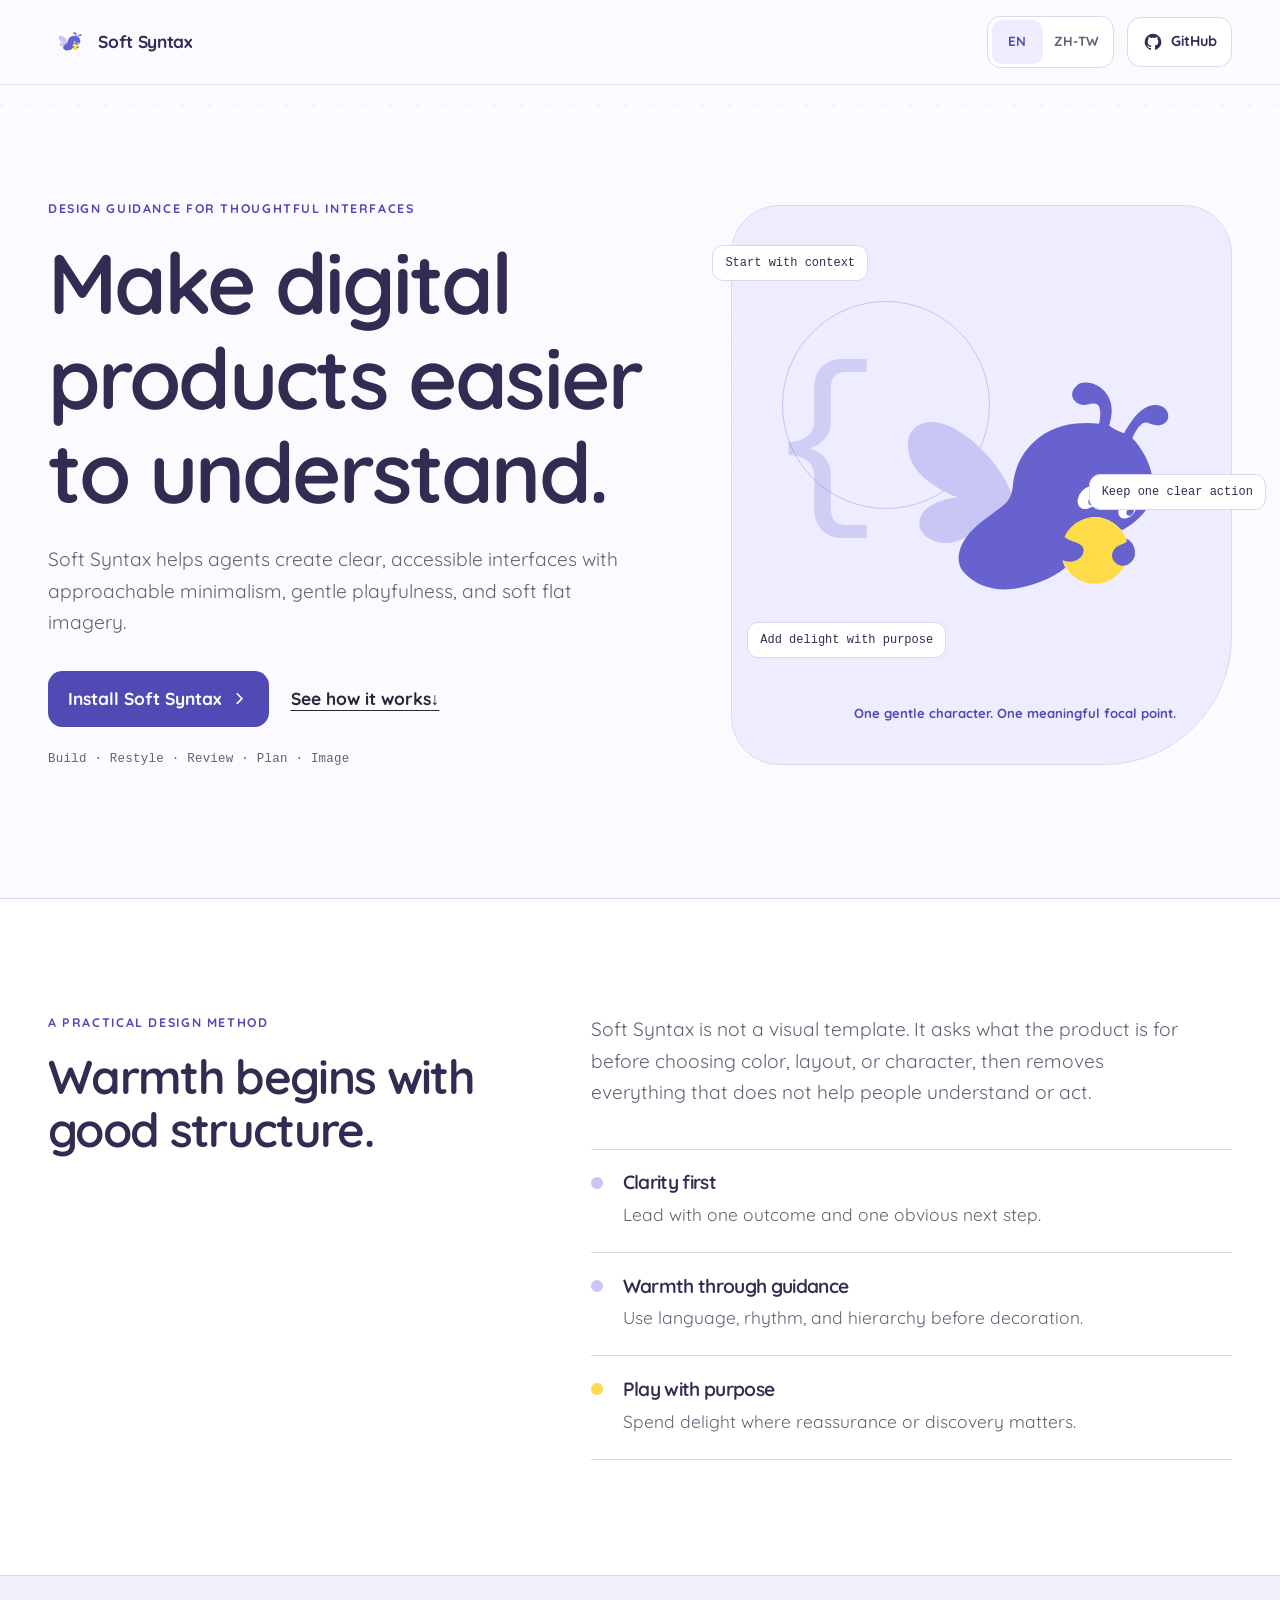
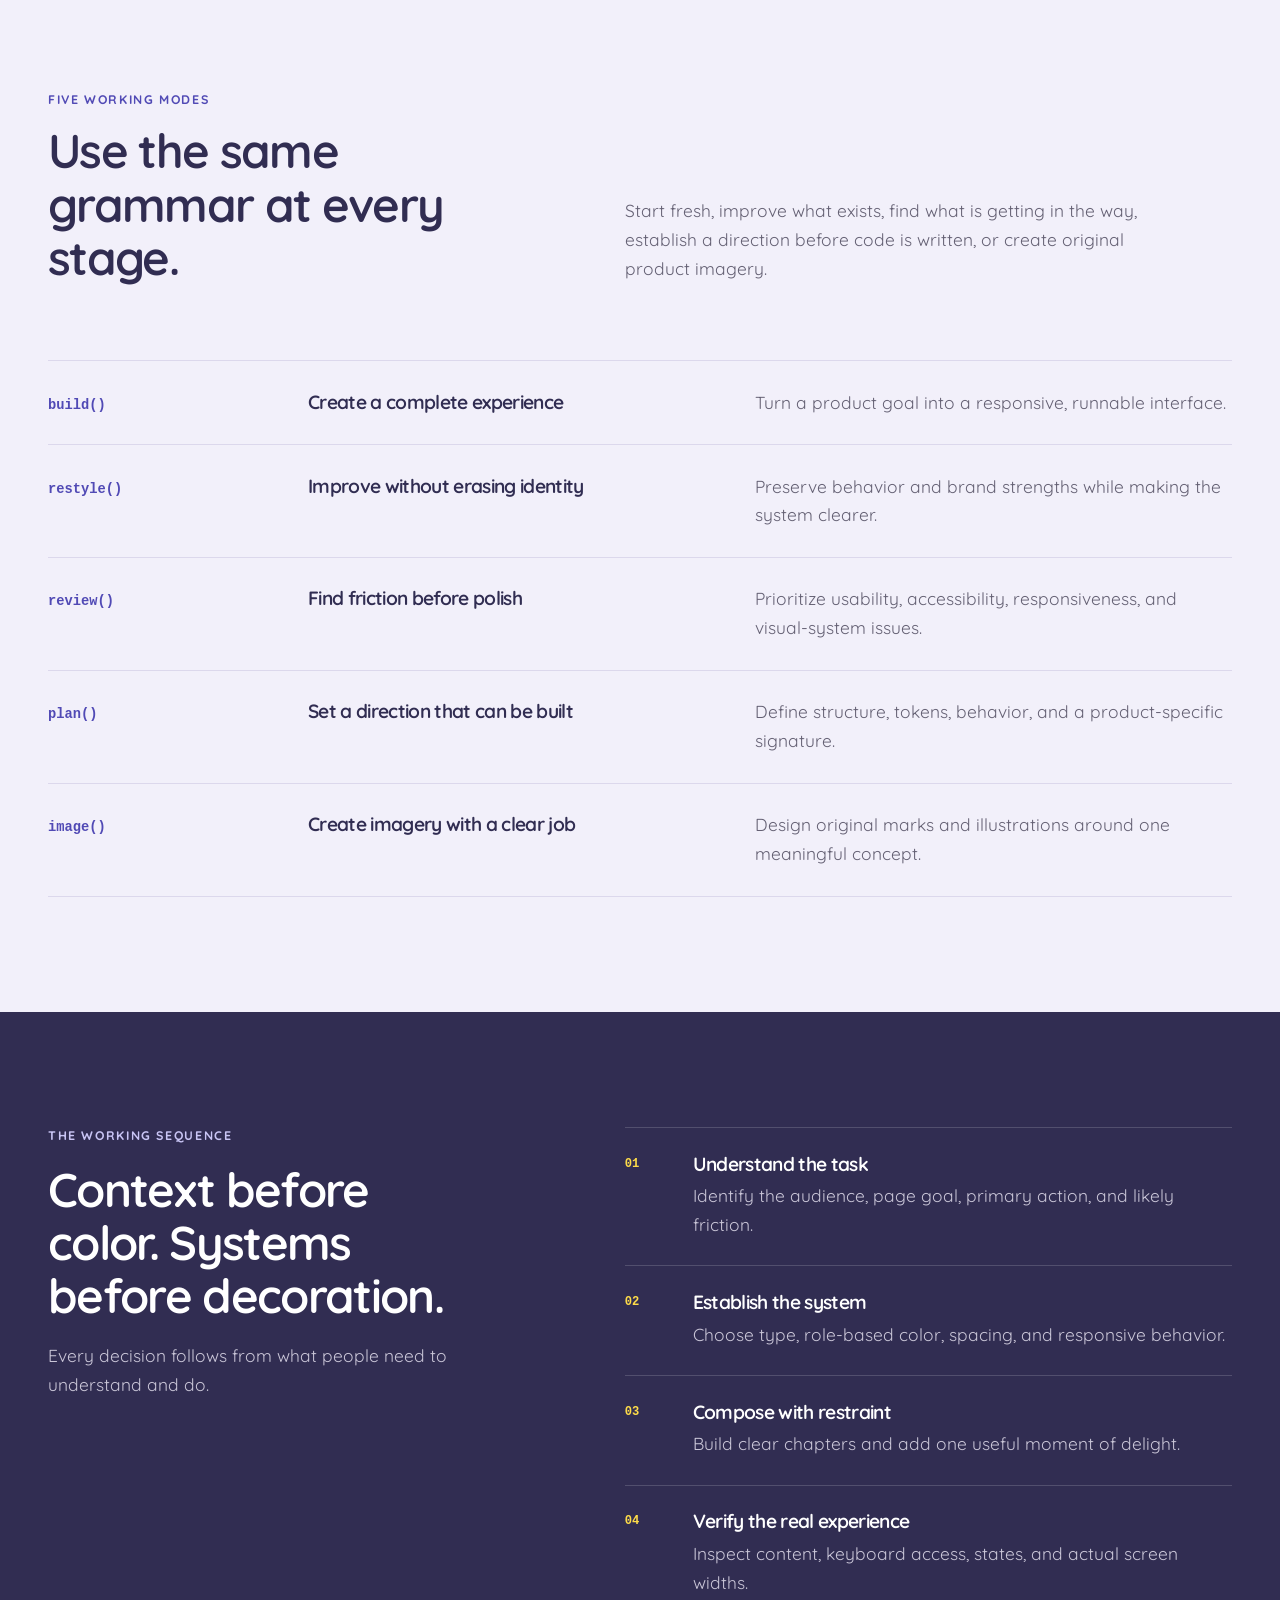
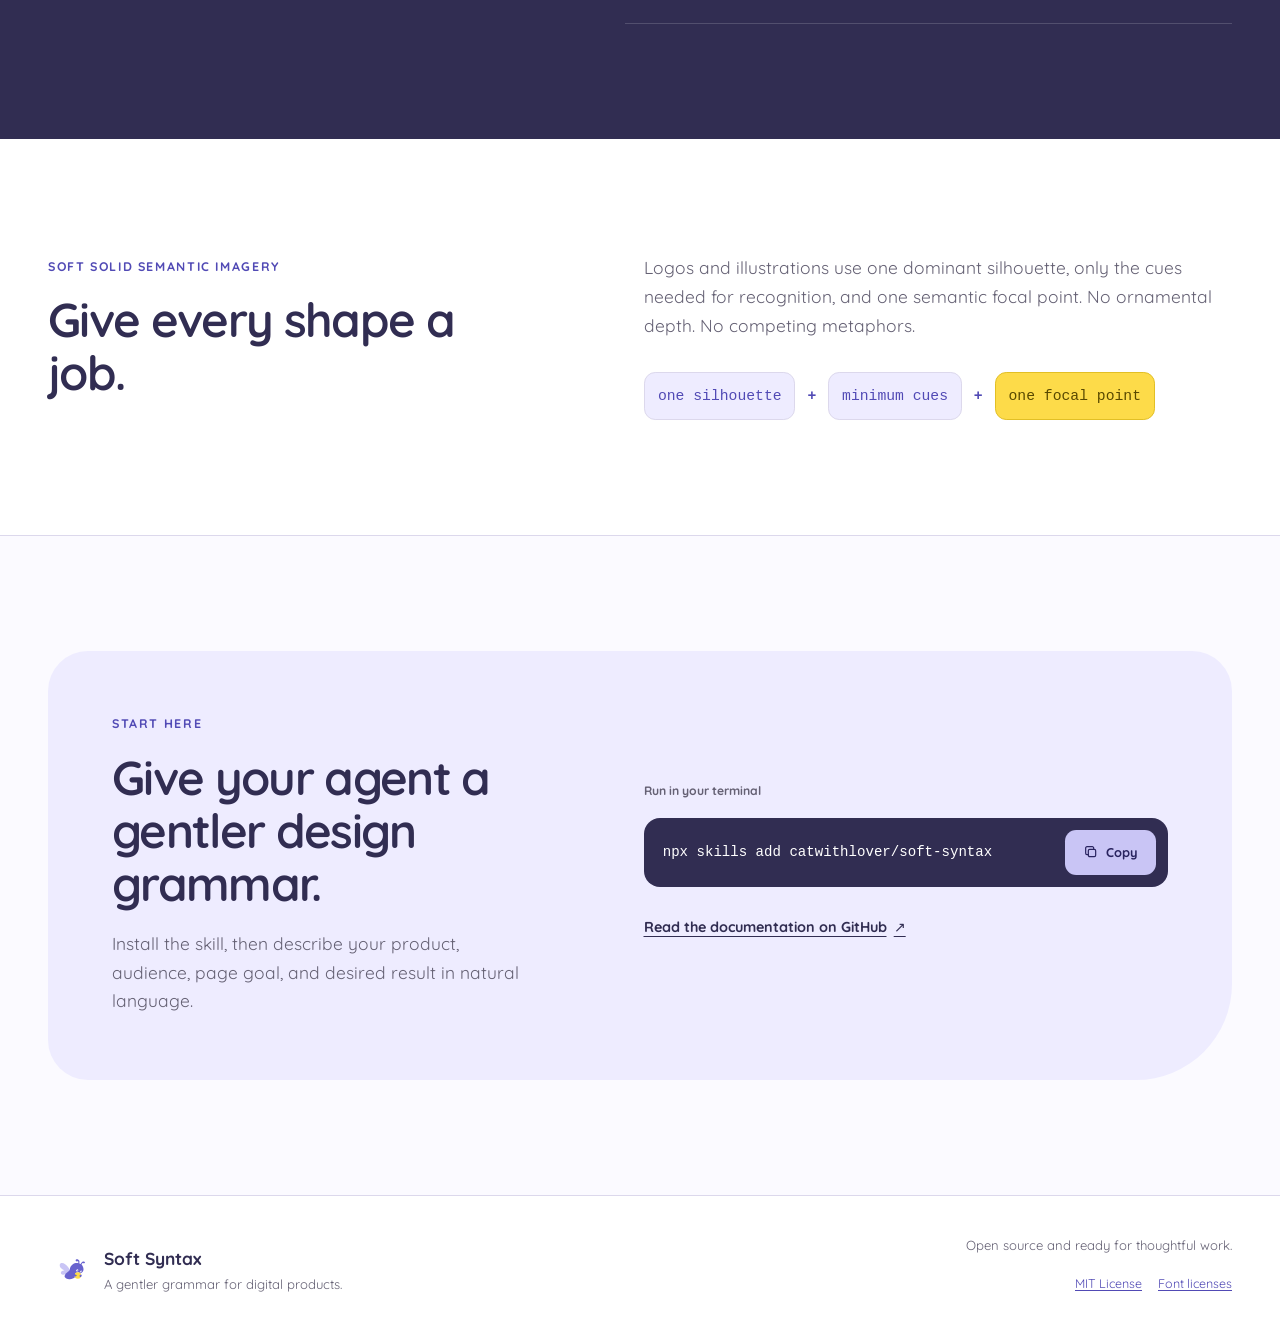
==== site/index.html @ 0b3eb848 "feat(soft-syntax): 發布設計 skill 與文件" ====
<!doctype html>
<html lang="en">
  <head>
    <meta charset="utf-8" />
    <meta name="viewport" content="width=device-width, initial-scale=1" />
    <meta
      name="description"
      content="Soft Syntax is a reusable design skill for clear, accessible interfaces with approachable minimalism and gentle playfulness."
    />
    <meta name="theme-color" content="#fbfaff" />
    <title>Soft Syntax — A gentler grammar for digital products</title>
    <link rel="icon" href="assets/logo.svg" type="image/svg+xml" />
    <link rel="stylesheet" href="styles.css" />
    <script src="script.js" defer></script>
  </head>
  <body>
    <a class="skip-link" href="#main-content" data-i18n="skipLink">Skip to content</a>

    <header class="site-header">
      <div class="header-inner">
        <a class="brand" href="#top" aria-label="Soft Syntax home" data-i18n-aria-label="homeAria">
          <img src="assets/logo.svg" alt="" width="40" height="40" />
          <span class="brand-name">Soft Syntax</span>
        </a>

        <div class="header-actions">
          <div
            class="language-switcher"
            role="group"
            aria-label="Choose language"
            data-i18n-aria-label="languageLabel"
          >
            <button class="language-option" type="button" data-language="en" aria-pressed="true">
              <span lang="en">EN</span>
            </button>
            <button class="language-option" type="button" data-language="zh-TW" aria-pressed="false">
              <span lang="zh-Hant" data-i18n="languageOptionZh">ZH-TW</span>
            </button>
          </div>

          <a
            class="github-link"
            href="https://github.com/catwithlover/soft-syntax"
            aria-label="View Soft Syntax on GitHub"
            data-i18n-aria-label="githubAria"
          >
            <svg viewBox="0 0 24 24" aria-hidden="true">
              <path
                d="M12 2a10 10 0 0 0-3.16 19.49c.5.09.68-.22.68-.48v-1.87c-2.78.6-3.37-1.18-3.37-1.18-.45-1.16-1.11-1.47-1.11-1.47-.91-.62.07-.61.07-.61 1 .07 1.53 1.03 1.53 1.03.9 1.53 2.35 1.09 2.92.83.09-.65.35-1.09.64-1.34-2.22-.25-4.55-1.11-4.55-4.94 0-1.09.39-1.98 1.03-2.68-.1-.25-.45-1.27.1-2.64 0 0 .84-.27 2.75 1.02A9.6 9.6 0 0 1 12 6.82a9.6 9.6 0 0 1 2.5.34c1.91-1.29 2.75-1.02 2.75-1.02.55 1.37.2 2.39.1 2.64.64.7 1.03 1.59 1.03 2.68 0 3.84-2.34 4.68-4.57 4.93.36.31.68.92.68 1.86v2.76c0 .27.18.58.69.48A10 10 0 0 0 12 2Z"
              />
            </svg>
            <span class="github-label" data-i18n="githubLink">GitHub</span>
          </a>
        </div>
      </div>
    </header>

    <main id="main-content">
      <section class="hero" id="top" aria-labelledby="hero-title">
        <div class="page-shell hero-layout">
          <div class="hero-copy">
            <p class="eyebrow" data-i18n="heroEyebrow">Design guidance for thoughtful interfaces</p>
            <h1 id="hero-title" data-i18n="heroTitle">Make digital products easier to understand.</h1>
            <p class="hero-intro" data-i18n="heroIntro">
              Soft Syntax helps agents create clear, accessible interfaces with approachable minimalism,
              gentle playfulness, and soft flat imagery.
            </p>
            <div class="hero-actions">
              <a class="button button-primary" href="#install">
                <span data-i18n="installAction">Install Soft Syntax</span>
                <svg viewBox="0 0 24 24" aria-hidden="true">
                  <path d="m9 18 6-6-6-6" />
                </svg>
              </a>
              <a class="text-link" href="#method">
                <span data-i18n="methodAction">See how it works</span>
                <span aria-hidden="true">↓</span>
              </a>
            </div>
            <p class="mode-summary" data-i18n="modeSummary">Build · Restyle · Review · Plan · Image</p>
          </div>

          <figure class="keeper-stage" aria-labelledby="keeper-caption">
            <span class="stage-note stage-note-context" data-i18n="stageContext">Start with context</span>
            <span class="stage-note stage-note-action" data-i18n="stageAction">Keep one clear action</span>
            <span class="stage-note stage-note-delight" data-i18n="stageDelight">Add delight with purpose</span>
            <span class="syntax-brace" aria-hidden="true">{</span>
            <img
              class="keeper-logo"
              src="assets/logo.svg"
              alt="The Soft Syntax Lightkeeper carrying a warm yellow light"
              data-i18n-alt="logoAlt"
              width="1254"
              height="1254"
            />
            <figcaption id="keeper-caption" data-i18n="keeperCaption">
              One gentle character. One meaningful focal point.
            </figcaption>
          </figure>
        </div>
      </section>

      <section class="belief-section" aria-labelledby="belief-title">
        <div class="page-shell belief-layout">
          <div class="section-heading">
            <p class="eyebrow" data-i18n="beliefEyebrow">A practical design method</p>
            <h2 id="belief-title" data-i18n="beliefTitle">Warmth begins with good structure.</h2>
          </div>

          <div class="belief-statement">
            <p data-i18n="beliefBody">
              Soft Syntax is not a visual template. It asks what the product is for before choosing color,
              layout, or character, then removes everything that does not help people understand or act.
            </p>
            <div class="principle-lines">
              <div class="principle-line">
                <span class="principle-mark" aria-hidden="true"></span>
                <div>
                  <h3 data-i18n="principleClarityTitle">Clarity first</h3>
                  <p data-i18n="principleClarityBody">Lead with one outcome and one obvious next step.</p>
                </div>
              </div>
              <div class="principle-line">
                <span class="principle-mark" aria-hidden="true"></span>
                <div>
                  <h3 data-i18n="principleWarmthTitle">Warmth through guidance</h3>
                  <p data-i18n="principleWarmthBody">Use language, rhythm, and hierarchy before decoration.</p>
                </div>
              </div>
              <div class="principle-line">
                <span class="principle-mark principle-mark-accent" aria-hidden="true"></span>
                <div>
                  <h3 data-i18n="principlePlayTitle">Play with purpose</h3>
                  <p data-i18n="principlePlayBody">Spend delight where reassurance or discovery matters.</p>
                </div>
              </div>
            </div>
          </div>
        </div>
      </section>

      <section class="modes-section" aria-labelledby="modes-title">
        <div class="page-shell">
          <div class="modes-intro">
            <p class="eyebrow" data-i18n="modesEyebrow">Five working modes</p>
            <h2 id="modes-title" data-i18n="modesTitle">Use the same grammar at every stage.</h2>
            <p data-i18n="modesIntro">
              Start fresh, improve what exists, find what is getting in the way, establish a direction before
              code is written, or create original product imagery.
            </p>
          </div>

          <div class="mode-list">
            <article class="mode-row">
              <p class="mode-keyword">build()</p>
              <h3 data-i18n="buildTitle">Create a complete experience</h3>
              <p data-i18n="buildBody">Turn a product goal into a responsive, runnable interface.</p>
            </article>
            <article class="mode-row">
              <p class="mode-keyword">restyle()</p>
              <h3 data-i18n="restyleTitle">Improve without erasing identity</h3>
              <p data-i18n="restyleBody">Preserve behavior and brand strengths while making the system clearer.</p>
            </article>
            <article class="mode-row">
              <p class="mode-keyword">review()</p>
              <h3 data-i18n="reviewTitle">Find friction before polish</h3>
              <p data-i18n="reviewBody">Prioritize usability, accessibility, responsiveness, and visual-system issues.</p>
            </article>
            <article class="mode-row">
              <p class="mode-keyword">plan()</p>
              <h3 data-i18n="planTitle">Set a direction that can be built</h3>
              <p data-i18n="planBody">Define structure, tokens, behavior, and a product-specific signature.</p>
            </article>
            <article class="mode-row">
              <p class="mode-keyword">image()</p>
              <h3 data-i18n="imageModeTitle">Create imagery with a clear job</h3>
              <p data-i18n="imageModeBody">Design original marks and illustrations around one meaningful concept.</p>
            </article>
          </div>
        </div>
      </section>

      <section class="method-section" id="method" aria-labelledby="method-title">
        <div class="page-shell method-layout">
          <div class="method-heading">
            <p class="eyebrow" data-i18n="methodEyebrow">The working sequence</p>
            <h2 id="method-title" data-i18n="methodTitle">Context before color. Systems before decoration.</h2>
            <p data-i18n="methodIntro">
              Every decision follows from what people need to understand and do.
            </p>
          </div>

          <ol class="method-steps">
            <li>
              <span class="step-number" aria-hidden="true">01</span>
              <div>
                <h3 data-i18n="stepOneTitle">Understand the task</h3>
                <p data-i18n="stepOneBody">Identify the audience, page goal, primary action, and likely friction.</p>
              </div>
            </li>
            <li>
              <span class="step-number" aria-hidden="true">02</span>
              <div>
                <h3 data-i18n="stepTwoTitle">Establish the system</h3>
                <p data-i18n="stepTwoBody">Choose type, role-based color, spacing, and responsive behavior.</p>
              </div>
            </li>
            <li>
              <span class="step-number" aria-hidden="true">03</span>
              <div>
                <h3 data-i18n="stepThreeTitle">Compose with restraint</h3>
                <p data-i18n="stepThreeBody">Build clear chapters and add one useful moment of delight.</p>
              </div>
            </li>
            <li>
              <span class="step-number" aria-hidden="true">04</span>
              <div>
                <h3 data-i18n="stepFourTitle">Verify the real experience</h3>
                <p data-i18n="stepFourBody">Inspect content, keyboard access, states, and actual screen widths.</p>
              </div>
            </li>
          </ol>
        </div>
      </section>

      <section class="imagery-section" aria-labelledby="imagery-title">
        <div class="page-shell imagery-layout">
          <div>
            <p class="eyebrow" data-i18n="imageryEyebrow">Soft Solid Semantic Imagery</p>
            <h2 id="imagery-title" data-i18n="imageryTitle">Give every shape a job.</h2>
          </div>
          <div class="imagery-copy">
            <p data-i18n="imageryBody">
              Logos and illustrations use one dominant silhouette, only the cues needed for recognition, and one
              semantic focal point. No ornamental depth. No competing metaphors.
            </p>
            <div class="imagery-formula" aria-label="One silhouette plus minimum cues plus one focal point">
              <span data-i18n="formulaSilhouette">one silhouette</span>
              <b aria-hidden="true">+</b>
              <span data-i18n="formulaCues">minimum cues</span>
              <b aria-hidden="true">+</b>
              <span class="formula-focus" data-i18n="formulaFocus">one focal point</span>
            </div>
          </div>
        </div>
      </section>

      <section class="install-section" id="install" aria-labelledby="install-title">
        <div class="page-shell install-panel">
          <div class="install-copy">
            <p class="eyebrow" data-i18n="installEyebrow">Start here</p>
            <h2 id="install-title" data-i18n="installTitle">Give your agent a gentler design grammar.</h2>
            <p data-i18n="installBody">
              Install the skill, then describe your product, audience, page goal, and desired result in natural
              language.
            </p>
          </div>

          <div class="install-command-wrap">
            <div class="command-label">
              <span data-i18n="commandLabel">Run in your terminal</span>
              <span class="command-status" role="status" aria-live="polite"></span>
            </div>
            <div class="command-box">
              <code id="install-command">npx skills add catwithlover/soft-syntax</code>
              <button class="copy-button" type="button" data-copy-target="install-command">
                <svg viewBox="0 0 24 24" aria-hidden="true">
                  <rect x="8" y="8" width="11" height="11" rx="2" />
                  <path d="M16 8V6a2 2 0 0 0-2-2H6a2 2 0 0 0-2 2v8a2 2 0 0 0 2 2h2" />
                </svg>
                <span data-i18n="copyButton">Copy</span>
              </button>
            </div>
            <a class="repository-link" href="https://github.com/catwithlover/soft-syntax">
              <span data-i18n="repositoryLink">Read the documentation on GitHub</span>
              <span aria-hidden="true">↗</span>
            </a>
          </div>
        </div>
      </section>
    </main>

    <footer class="site-footer">
      <div class="page-shell footer-layout">
        <div class="footer-brand">
          <img src="assets/logo.svg" alt="" width="44" height="44" />
          <div>
            <strong>Soft Syntax</strong>
            <p data-i18n="footerTagline">A gentler grammar for digital products.</p>
          </div>
        </div>
        <div class="footer-meta">
          <p class="footer-note" data-i18n="footerNote">Open source and ready for thoughtful work.</p>
          <p class="footer-links">
            <a href="LICENSE.txt" data-i18n="licenseLink">MIT License</a>
            <a href="licenses/fonts/THIRD_PARTY_NOTICES.md" data-i18n="fontLicenseLink">Font licenses</a>
          </p>
        </div>
      </div>
    </footer>
  </body>
</html>
---- site/styles.css ----
@font-face {
  font-family: "Quicksand";
  src: url("assets/fonts/Quicksand[wght].ttf") format("truetype");
  font-style: normal;
  font-weight: 300 700;
  font-display: swap;
}

@font-face {
  font-family: "Huninn";
  src: url("assets/fonts/jf-openhuninn-2.1.ttf") format("truetype");
  font-style: normal;
  font-weight: 400;
  font-display: swap;
}

:root {
  color-scheme: light;
  --font-sans: "Quicksand", sans-serif;
  --font-mono: ui-monospace, SFMono-Regular, Menlo, Monaco, Consolas, monospace;
  --canvas: #fbfaff;
  --canvas-subtle: #f2f0fa;
  --surface: #ffffff;
  --ink: #292637;
  --heading: #312d52;
  --muted: #656174;
  --border: #dcd8ec;
  --brand: #6862ce;
  --brand-dark: #514ab5;
  --brand-soft: #c9c5f5;
  --brand-wash: #eeecff;
  --accent: #fddb49;
  --accent-ink: #594900;
  --focus: #514ab5;
  --content-max: 74rem;
  --gutter: clamp(1.15rem, 4vw, 3rem);
}

html[lang="zh-TW"] {
  --font-sans: "Quicksand", "Huninn", sans-serif;
  --font-mono: ui-monospace, SFMono-Regular, Menlo, Monaco, Consolas, "Huninn", monospace;
}

*,
*::before,
*::after {
  box-sizing: border-box;
}

html {
  scroll-behavior: smooth;
}

body {
  margin: 0;
  background: var(--canvas);
  color: var(--ink);
  font-family: var(--font-sans);
  font-size: clamp(1rem, 0.96rem + 0.16vw, 1.1rem);
  font-synthesis: none;
  line-height: 1.65;
  text-rendering: optimizeLegibility;
}

body::before {
  position: fixed;
  z-index: -1;
  inset: 0;
  background-image: radial-gradient(circle at 1px 1px, rgb(104 98 206 / 9%) 1px, transparent 0);
  background-size: 26px 26px;
  content: "";
  mask-image: linear-gradient(to bottom, black, transparent 34rem);
}

a {
  color: inherit;
}

button,
a {
  -webkit-tap-highlight-color: transparent;
}

button {
  font: inherit;
}

img,
svg {
  display: block;
}

h1,
h2,
h3,
p,
figure {
  margin-top: 0;
}

h1,
h2,
h3 {
  color: var(--heading);
  font-weight: 650;
  letter-spacing: -0.035em;
  line-height: 1.12;
}

h1 {
  max-width: 12ch;
  margin-bottom: 1.5rem;
  font-size: clamp(2.9rem, 6.6vw, 6.2rem);
}

h2 {
  max-width: 15ch;
  margin-bottom: 1.25rem;
  font-size: clamp(2rem, 3.7vw, 3.75rem);
}

h3 {
  margin-bottom: 0.45rem;
  font-size: clamp(1.2rem, 1.5vw, 1.45rem);
}

p:last-child {
  margin-bottom: 0;
}

::selection {
  background: var(--accent);
  color: var(--accent-ink);
}

:focus-visible {
  outline: 3px solid var(--focus);
  outline-offset: 4px;
}

.page-shell {
  width: min(100% - 2 * var(--gutter), var(--content-max));
  margin-inline: auto;
}

.skip-link {
  position: fixed;
  z-index: 100;
  top: 0.75rem;
  left: 0.75rem;
  padding: 0.7rem 1rem;
  border-radius: 0.75rem;
  background: var(--heading);
  color: white;
  text-decoration: none;
  transform: translateY(-150%);
}

.skip-link:focus {
  transform: translateY(0);
}

.site-header {
  position: relative;
  z-index: 10;
  border-bottom: 1px solid rgb(220 216 236 / 75%);
  background: rgb(251 250 255 / 92%);
  backdrop-filter: blur(14px);
}

.header-inner {
  display: flex;
  width: min(100% - 2 * var(--gutter), var(--content-max));
  min-height: 5.25rem;
  align-items: center;
  justify-content: space-between;
  gap: 1.25rem;
  margin-inline: auto;
}

.brand,
.header-actions,
.github-link,
.hero-actions,
.footer-brand {
  display: flex;
  align-items: center;
}

.brand {
  min-width: 2.75rem;
  min-height: 2.75rem;
  gap: 0.65rem;
  color: var(--heading);
  font-weight: 700;
  letter-spacing: -0.02em;
  text-decoration: none;
}

.brand img {
  width: 2.5rem;
  height: 2.5rem;
}

.header-actions {
  gap: 0.8rem;
}

.language-switcher {
  display: flex;
  padding: 0.2rem;
  border: 1px solid var(--border);
  border-radius: 0.85rem;
  background: var(--surface);
}

.language-option {
  min-width: 3.2rem;
  min-height: 2.75rem;
  padding: 0.35rem 0.7rem;
  border: 0;
  border-radius: 0.62rem;
  background: transparent;
  color: var(--muted);
  cursor: pointer;
  font-size: 0.83rem;
  font-weight: 700;
}

.language-option[aria-pressed="true"] {
  background: var(--brand-wash);
  color: var(--brand-dark);
}

.github-link {
  min-height: 3.1rem;
  gap: 0.5rem;
  padding: 0.55rem 0.9rem;
  border: 1px solid var(--border);
  border-radius: 0.85rem;
  background: var(--surface);
  color: var(--heading);
  font-size: 0.9rem;
  font-weight: 700;
  text-decoration: none;
  transition: border-color 160ms ease;
}

.github-link:hover {
  border-color: var(--brand);
}

.github-link svg {
  width: 1.25rem;
  fill: currentColor;
}

.hero {
  overflow: hidden;
  padding-block: clamp(4.75rem, 9vw, 8.5rem) clamp(5.5rem, 10vw, 10rem);
}

.hero-layout {
  display: grid;
  grid-template-columns: minmax(0, 1.02fr) minmax(24rem, 0.86fr);
  align-items: center;
  gap: clamp(3rem, 7vw, 7.5rem);
}

.hero-copy {
  position: relative;
  z-index: 1;
}

.eyebrow {
  margin-bottom: 1.15rem;
  color: var(--brand-dark);
  font-size: 0.78rem;
  font-weight: 700;
  letter-spacing: 0.13em;
  line-height: 1.4;
  text-transform: uppercase;
}

[lang="zh-TW"] .eyebrow {
  letter-spacing: 0.08em;
}

.hero-intro {
  max-width: 39rem;
  margin-bottom: 2rem;
  color: var(--muted);
  font-size: clamp(1.08rem, 1.5vw, 1.25rem);
}

.hero-actions {
  flex-wrap: wrap;
  gap: 1rem 1.35rem;
}

.button {
  display: inline-flex;
  min-height: 3.5rem;
  align-items: center;
  justify-content: center;
  gap: 0.55rem;
  padding: 0.75rem 1.25rem;
  border-radius: 0.9rem;
  font-weight: 700;
  text-decoration: none;
  transition: background-color 160ms ease;
}

.button svg {
  width: 1.2rem;
  fill: none;
  stroke: currentColor;
  stroke-linecap: round;
  stroke-linejoin: round;
  stroke-width: 2;
}

.button-primary {
  background: var(--brand-dark);
  color: white;
}

.button-primary:hover {
  background: #403a9b;
}

.text-link,
.repository-link {
  display: inline-flex;
  min-height: 2.75rem;
  align-items: center;
  font-weight: 700;
  text-decoration-thickness: 1px;
  text-underline-offset: 0.3em;
}

.text-link:hover,
.repository-link:hover {
  color: var(--brand-dark);
}

.mode-summary {
  margin-top: 1.4rem;
  margin-bottom: 0;
  color: var(--muted);
  font-family: var(--font-mono);
  font-size: 0.78rem;
  letter-spacing: 0.02em;
}

.keeper-stage {
  position: relative;
  min-height: 35rem;
  margin: 0;
  border: 1px solid var(--border);
  border-radius: 3rem 3rem 8rem 3rem;
  background: var(--brand-wash);
  isolation: isolate;
}

.keeper-stage::before {
  position: absolute;
  z-index: -1;
  width: 13rem;
  height: 13rem;
  border: 1px solid rgb(104 98 206 / 30%);
  border-radius: 50%;
  content: "";
  inset: 17% auto auto 10%;
}

.keeper-logo {
  position: absolute;
  z-index: 2;
  width: min(91%, 31rem);
  height: auto;
  inset: 11% -2% auto auto;
  animation: keeper-breathe 5.5s ease-in-out infinite;
}

.syntax-brace {
  position: absolute;
  z-index: 1;
  top: 26%;
  left: 7%;
  color: rgb(104 98 206 / 22%);
  font-family: var(--font-mono);
  font-size: 12rem;
  font-weight: 400;
  line-height: 1;
}

.stage-note {
  position: absolute;
  z-index: 3;
  padding: 0.55rem 0.75rem;
  border: 1px solid var(--border);
  border-radius: 0.7rem;
  background: var(--surface);
  color: var(--heading);
  font-family: var(--font-mono);
  font-size: 0.75rem;
  line-height: 1.35;
}

.stage-note-context {
  top: 7%;
  left: -4%;
}

.stage-note-action {
  top: 48%;
  right: -7%;
}

.stage-note-delight {
  bottom: 19%;
  left: 3%;
}

.keeper-stage figcaption {
  position: absolute;
  right: 11%;
  bottom: 7%;
  left: 11%;
  color: var(--brand-dark);
  font-size: 0.82rem;
  font-weight: 700;
  text-align: right;
}

@keyframes keeper-breathe {
  0%,
  100% {
    transform: translateY(0) rotate(-1deg);
  }
  50% {
    transform: translateY(-0.55rem) rotate(0deg);
  }
}

.belief-section,
.modes-section,
.method-section,
.imagery-section,
.install-section {
  padding-block: clamp(5rem, 9vw, 9rem);
}

.belief-section {
  border-block: 1px solid var(--border);
  background: var(--surface);
}

.belief-layout {
  display: grid;
  grid-template-columns: minmax(16rem, 0.8fr) minmax(22rem, 1.2fr);
  gap: clamp(3rem, 9vw, 9rem);
}

.belief-statement > p {
  max-width: 38rem;
  margin-bottom: 2.5rem;
  color: var(--muted);
  font-size: clamp(1.08rem, 1.5vw, 1.25rem);
}

.principle-lines {
  border-top: 1px solid var(--border);
}

.principle-line {
  display: grid;
  grid-template-columns: 1rem 1fr;
  gap: 1rem;
  padding-block: 1.4rem;
  border-bottom: 1px solid var(--border);
}

.principle-line p {
  margin: 0;
  color: var(--muted);
}

.principle-mark {
  width: 0.75rem;
  height: 0.75rem;
  margin-top: 0.28rem;
  border-radius: 50%;
  background: var(--brand-soft);
}

.principle-mark-accent {
  background: var(--accent);
}

.modes-section {
  background: var(--canvas-subtle);
}

.modes-intro {
  display: grid;
  grid-template-columns: minmax(16rem, 0.85fr) minmax(20rem, 1.15fr);
  gap: 1rem clamp(3rem, 10vw, 10rem);
  margin-bottom: clamp(3.5rem, 6vw, 6rem);
}

.modes-intro .eyebrow {
  grid-column: 1 / -1;
  margin-bottom: 0;
}

.modes-intro h2,
.modes-intro > p:last-child {
  margin-bottom: 0;
}

.modes-intro > p:last-child {
  max-width: 33rem;
  align-self: end;
  color: var(--muted);
}

.mode-list {
  border-top: 1px solid var(--border);
}

.mode-row {
  display: grid;
  grid-template-columns: minmax(8rem, 0.55fr) minmax(16rem, 1fr) minmax(18rem, 1.15fr);
  gap: 2rem;
  align-items: baseline;
  padding-block: 1.7rem;
  border-bottom: 1px solid var(--border);
}

.mode-row > * {
  margin: 0;
}

.mode-row > p:last-child {
  color: var(--muted);
}

.mode-keyword {
  color: var(--brand-dark);
  font-family: var(--font-mono);
  font-size: 0.86rem;
  font-weight: 700;
}

.method-section {
  background: var(--heading);
  color: #efedf7;
}

.method-section h2,
.method-section h3 {
  color: white;
}

.method-section .eyebrow {
  color: var(--brand-soft);
}

.method-layout {
  display: grid;
  grid-template-columns: minmax(18rem, 0.85fr) minmax(25rem, 1.15fr);
  gap: clamp(4rem, 10vw, 10rem);
}

.method-heading {
  position: sticky;
  top: 2rem;
  align-self: start;
}

.method-heading > p:last-child {
  max-width: 31rem;
  color: #c9c5d7;
}

.method-steps {
  margin: 0;
  padding: 0;
  list-style: none;
}

.method-steps li {
  display: grid;
  grid-template-columns: 3rem 1fr;
  gap: 1.25rem;
  padding-block: 1.6rem;
  border-top: 1px solid rgb(255 255 255 / 16%);
}

.method-steps li:last-child {
  border-bottom: 1px solid rgb(255 255 255 / 16%);
}

.method-steps p {
  margin-bottom: 0;
  color: #c9c5d7;
}

.step-number {
  color: var(--accent);
  font-family: var(--font-mono);
  font-size: 0.76rem;
  font-weight: 700;
}

.imagery-section {
  background: var(--surface);
}

.imagery-layout {
  display: grid;
  grid-template-columns: minmax(18rem, 0.9fr) minmax(24rem, 1.1fr);
  gap: clamp(3rem, 9vw, 9rem);
  align-items: end;
}

.imagery-copy > p {
  max-width: 39rem;
  margin-bottom: 2rem;
  color: var(--muted);
}

.imagery-formula {
  display: flex;
  flex-wrap: wrap;
  gap: 0.75rem;
  align-items: center;
  color: var(--brand-dark);
  font-family: var(--font-mono);
  font-size: clamp(0.76rem, 1.3vw, 0.92rem);
}

.imagery-formula span {
  padding: 0.65rem 0.8rem;
  border: 1px solid var(--border);
  border-radius: 0.7rem;
  background: var(--brand-wash);
}

.imagery-formula .formula-focus {
  border-color: #e2bf25;
  background: var(--accent);
  color: var(--accent-ink);
}

.install-section {
  border-top: 1px solid var(--border);
}

.install-panel {
  display: grid;
  grid-template-columns: minmax(19rem, 0.9fr) minmax(24rem, 1.1fr);
  gap: clamp(3rem, 8vw, 7.5rem);
  padding: clamp(2rem, 5vw, 4.5rem);
  border-radius: 2.5rem 2.5rem 6rem 2.5rem;
  background: var(--brand-wash);
}

.install-copy > p:last-child {
  max-width: 34rem;
  color: var(--muted);
}

.install-command-wrap {
  align-self: center;
}

.command-label {
  display: flex;
  min-height: 1.6rem;
  justify-content: space-between;
  gap: 1rem;
  margin-bottom: 0.7rem;
  color: var(--muted);
  font-size: 0.76rem;
  font-weight: 700;
}

.command-status {
  color: var(--brand-dark);
}

.command-box {
  display: flex;
  min-width: 0;
  align-items: center;
  justify-content: space-between;
  gap: 1rem;
  padding: 0.75rem 0.75rem 0.75rem 1.2rem;
  border-radius: 1rem;
  background: var(--heading);
  color: white;
}

.command-box code {
  min-width: 0;
  overflow-x: auto;
  font-family: var(--font-mono);
  font-size: clamp(0.72rem, 1.2vw, 0.88rem);
  white-space: nowrap;
}

.copy-button {
  display: inline-flex;
  min-width: 5.7rem;
  min-height: 2.8rem;
  flex: 0 0 auto;
  align-items: center;
  justify-content: center;
  gap: 0.4rem;
  padding: 0.45rem 0.7rem;
  border: 0;
  border-radius: 0.7rem;
  background: var(--brand-soft);
  color: #29245f;
  cursor: pointer;
  font-size: 0.8rem;
  font-weight: 700;
  transition: background-color 160ms ease;
}

.copy-button:hover {
  background: white;
}

.copy-button svg {
  width: 1rem;
  fill: none;
  stroke: currentColor;
  stroke-linecap: round;
  stroke-linejoin: round;
  stroke-width: 1.8;
}

.repository-link {
  display: inline-flex;
  gap: 0.45rem;
  margin-top: 1.2rem;
  color: var(--heading);
  font-size: 0.9rem;
}

.site-footer {
  padding-block: 2.4rem;
  border-top: 1px solid var(--border);
  background: var(--surface);
}

.footer-layout {
  display: flex;
  align-items: center;
  justify-content: space-between;
  gap: 2rem;
}

.footer-brand {
  gap: 0.75rem;
}

.footer-brand img {
  width: 2.75rem;
  height: 2.75rem;
}

.footer-brand strong {
  color: var(--heading);
}

.footer-brand p,
.footer-note {
  margin: 0;
  color: var(--muted);
  font-size: 0.82rem;
}

.footer-meta {
  text-align: right;
}

.footer-links {
  display: flex;
  justify-content: flex-end;
  gap: 1rem;
  margin: 0.35rem 0 0;
  font-size: 0.78rem;
}

.footer-links a {
  display: inline-flex;
  min-height: 2.75rem;
  align-items: center;
  color: var(--brand-dark);
  text-underline-offset: 0.2em;
}

@media (max-width: 960px) {
  .hero-layout {
    grid-template-columns: 1fr;
    gap: 4rem;
  }

  .hero-copy {
    max-width: 47rem;
  }

  .keeper-stage {
    width: min(100%, 38rem);
    justify-self: center;
  }

  .belief-layout,
  .method-layout,
  .imagery-layout,
  .install-panel {
    grid-template-columns: 1fr;
  }

  .belief-layout,
  .imagery-layout,
  .install-panel {
    gap: 2.5rem;
  }

  .method-heading {
    position: static;
  }
}

@media (max-width: 840px) {
  h1 {
    font-size: clamp(2.75rem, 14vw, 4.5rem);
  }

  .modes-intro {
    grid-template-columns: 1fr;
    gap: 1.5rem;
  }

  .modes-intro .eyebrow {
    grid-column: auto;
  }

  .mode-row {
    grid-template-columns: 7rem 1fr;
    gap: 0.6rem 1.1rem;
  }

  .mode-row > p:last-child {
    grid-column: 2;
  }
}

@media (max-width: 540px) {
  .header-inner {
    min-height: 4.75rem;
  }

  .brand-name,
  .github-label {
    position: absolute;
    width: 1px;
    height: 1px;
    overflow: hidden;
    clip: rect(0 0 0 0);
    white-space: nowrap;
  }

  .github-link {
    width: 3rem;
    padding-inline: 0;
    justify-content: center;
  }

  .language-option {
    min-width: 2.8rem;
    padding-inline: 0.5rem;
  }

  .hero {
    padding-top: 4rem;
  }

  .keeper-stage {
    min-height: 27rem;
    border-radius: 2rem 2rem 5rem 2rem;
  }

  .keeper-logo {
    width: 100%;
    top: 13%;
    right: -5%;
  }

  .stage-note-context {
    left: -2%;
  }

  .stage-note-action {
    top: 50%;
    right: -2%;
  }

  .stage-note-delight {
    bottom: 17%;
  }

  .keeper-stage figcaption {
    right: 9%;
    left: 9%;
  }

  .belief-section,
  .modes-section,
  .method-section,
  .imagery-section,
  .install-section {
    padding-block: 4.5rem;
  }

  .mode-row {
    grid-template-columns: 1fr;
    padding-block: 1.4rem;
  }

  .mode-row > p:last-child {
    grid-column: auto;
  }

  .install-panel {
    width: calc(100% - 1.5rem);
    padding: 2rem 1rem;
    border-radius: 2rem 2rem 4rem 2rem;
  }

  .command-box {
    display: block;
    padding: 1rem;
  }

  .command-box code {
    display: block;
    padding-bottom: 0.85rem;
  }

  .copy-button {
    width: 100%;
  }

  .footer-layout {
    align-items: flex-start;
    flex-direction: column;
  }

  .footer-meta {
    text-align: left;
  }

  .footer-links {
    justify-content: flex-start;
  }
}

@media (prefers-reduced-motion: reduce) {
  *,
  *::before,
  *::after {
    scroll-behavior: auto !important;
    animation-duration: 0.01ms !important;
    animation-iteration-count: 1 !important;
    transition-duration: 0.01ms !important;
  }
}
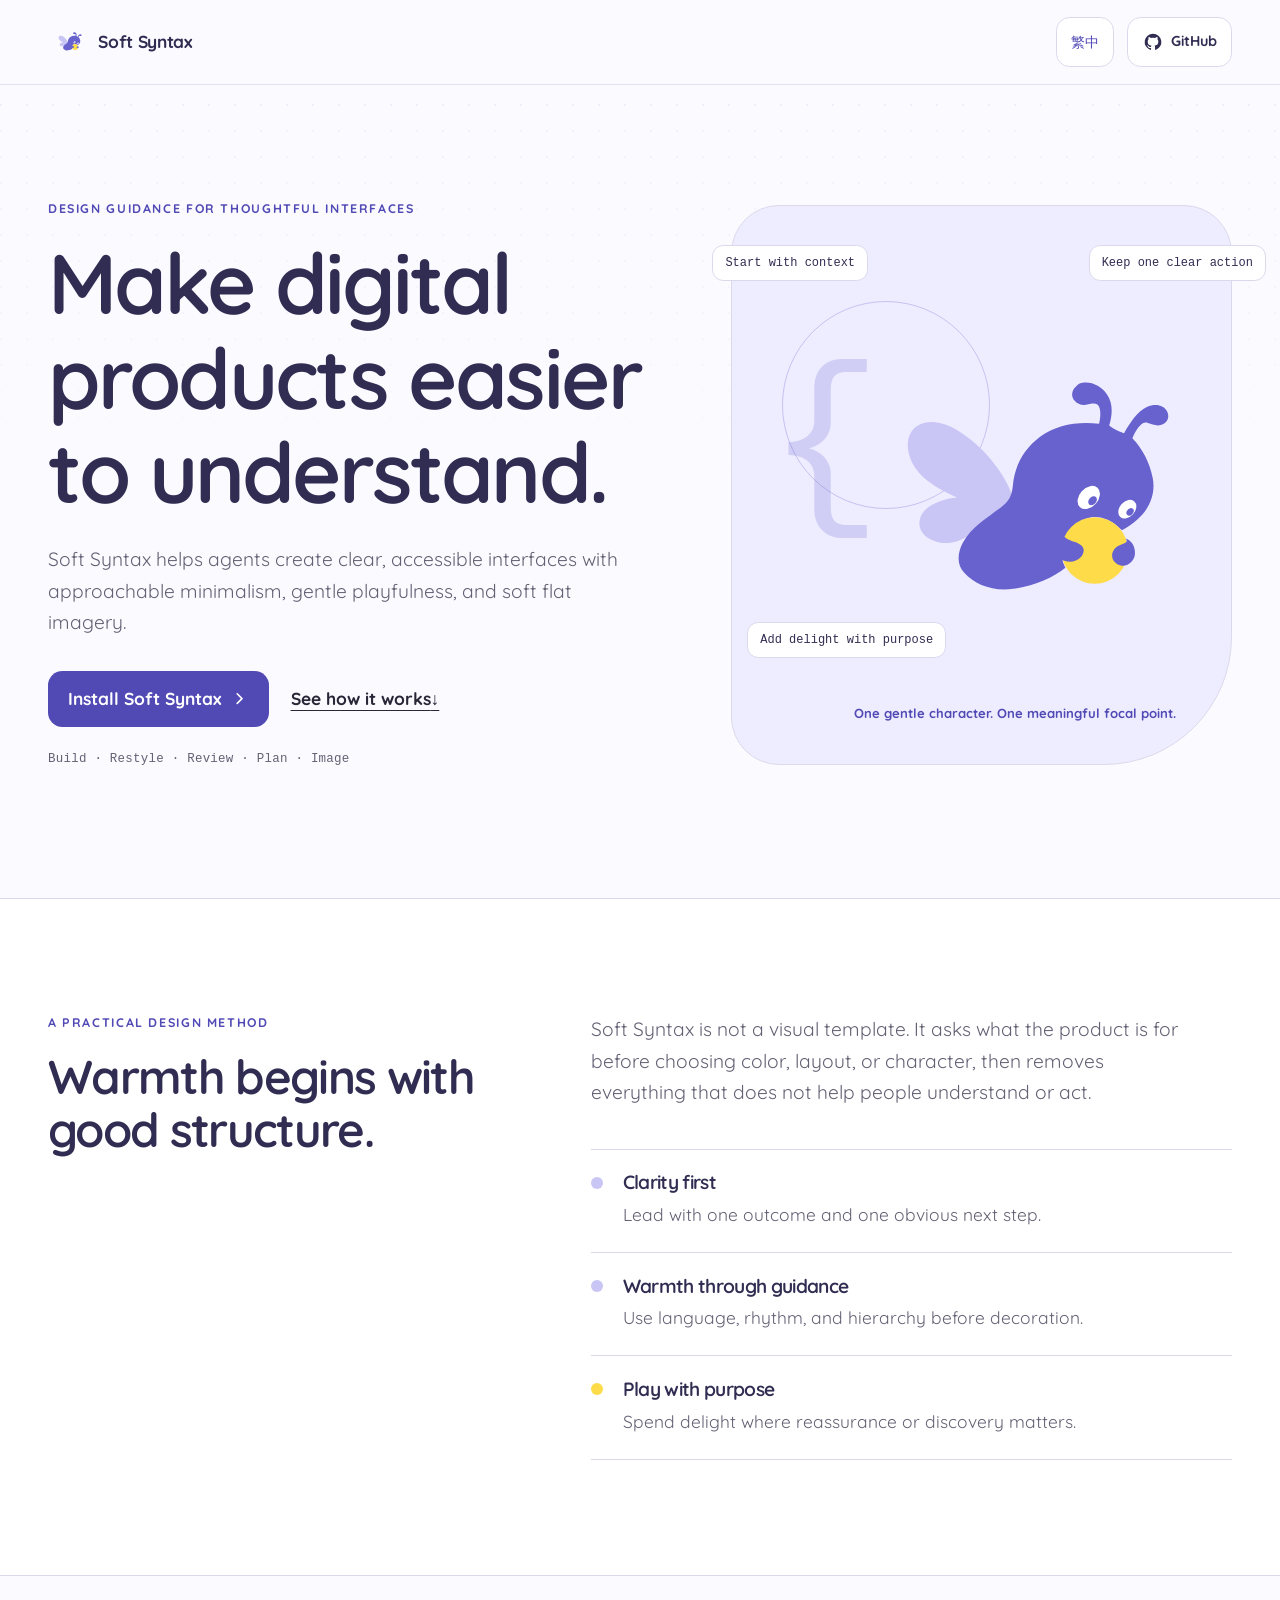
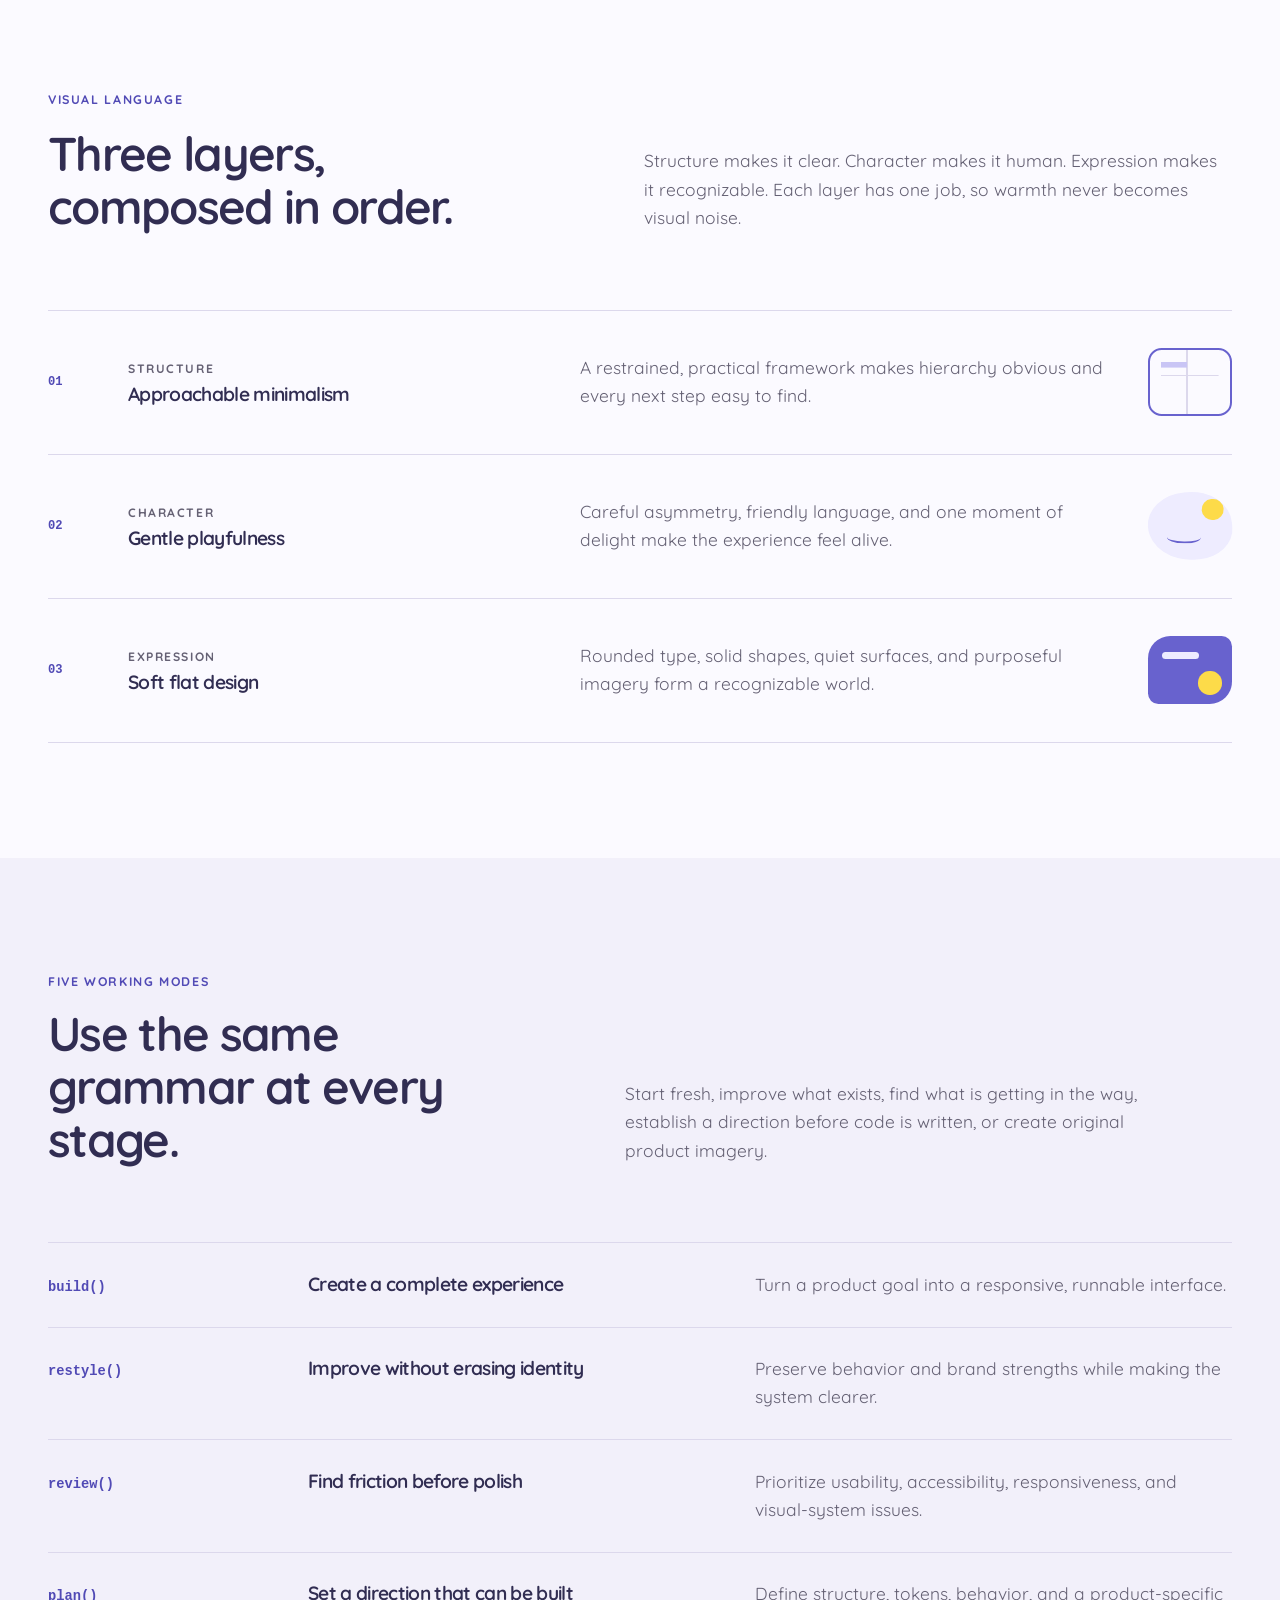
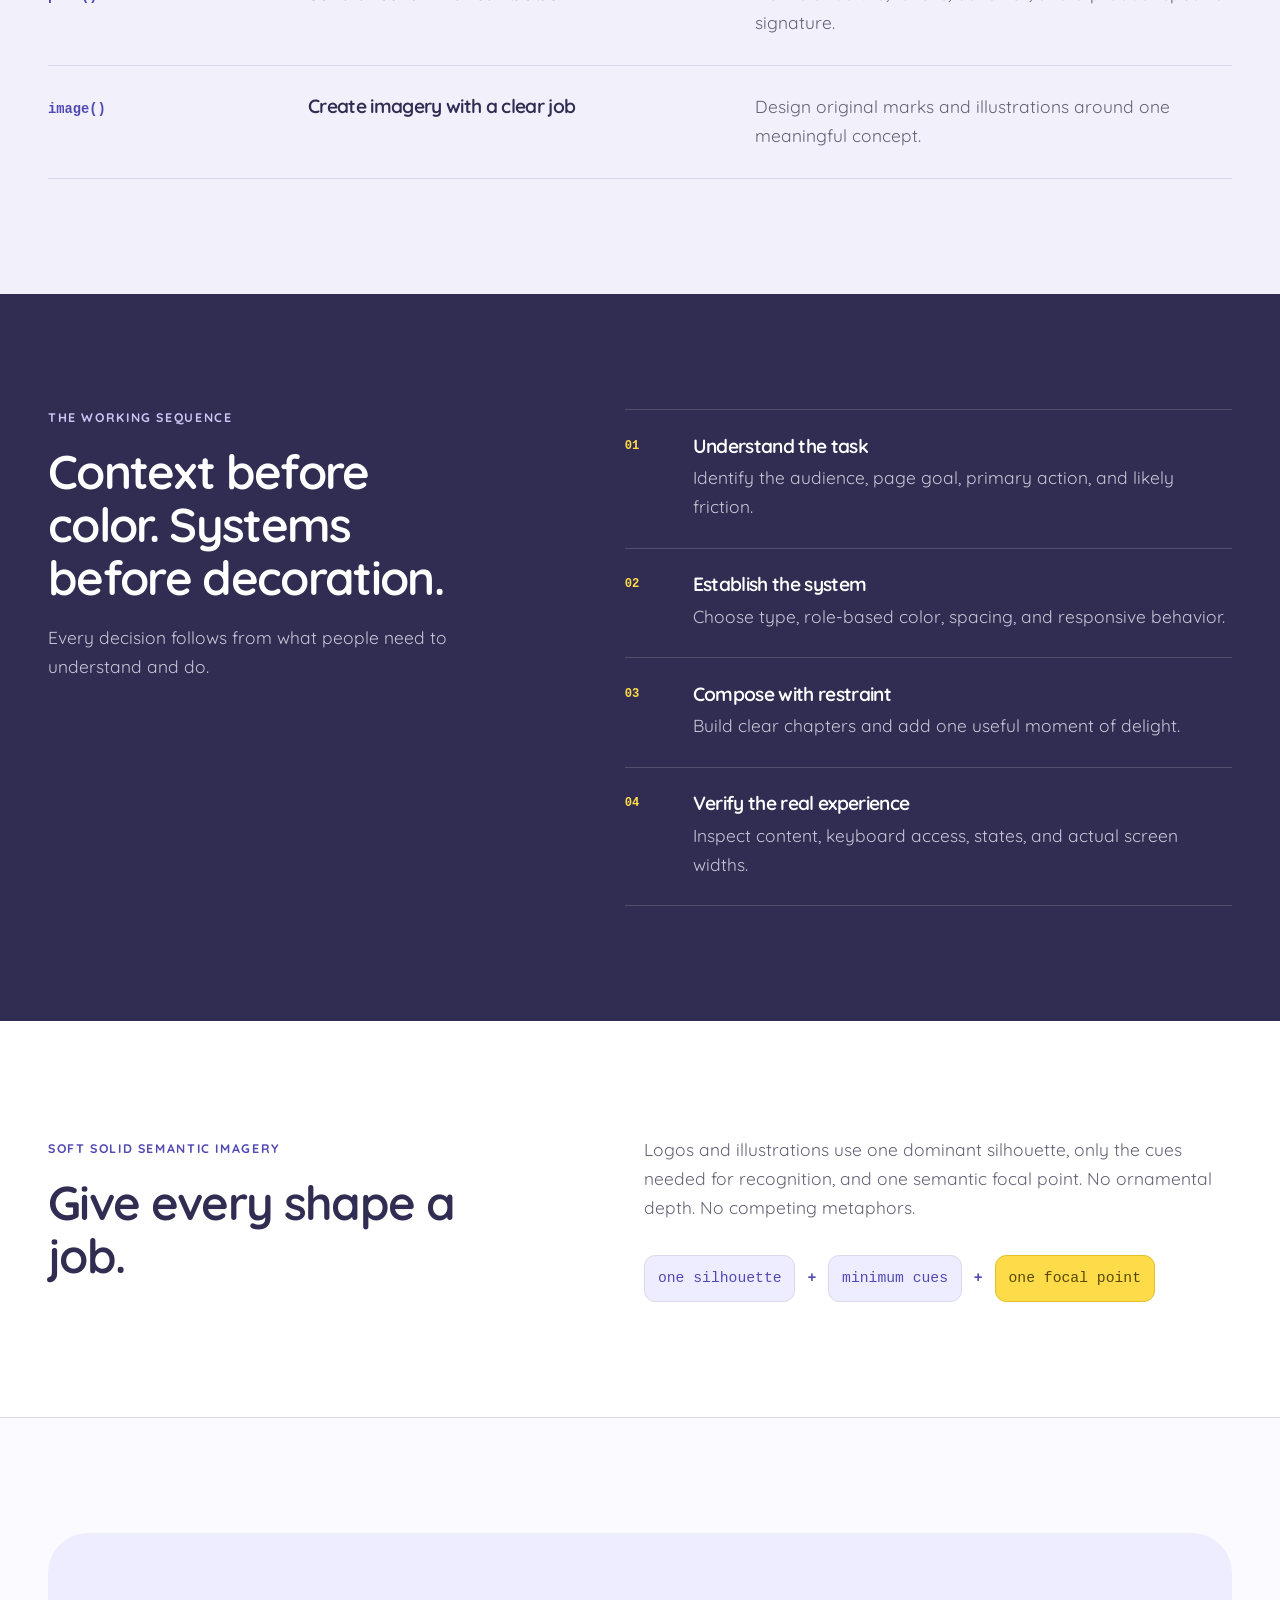
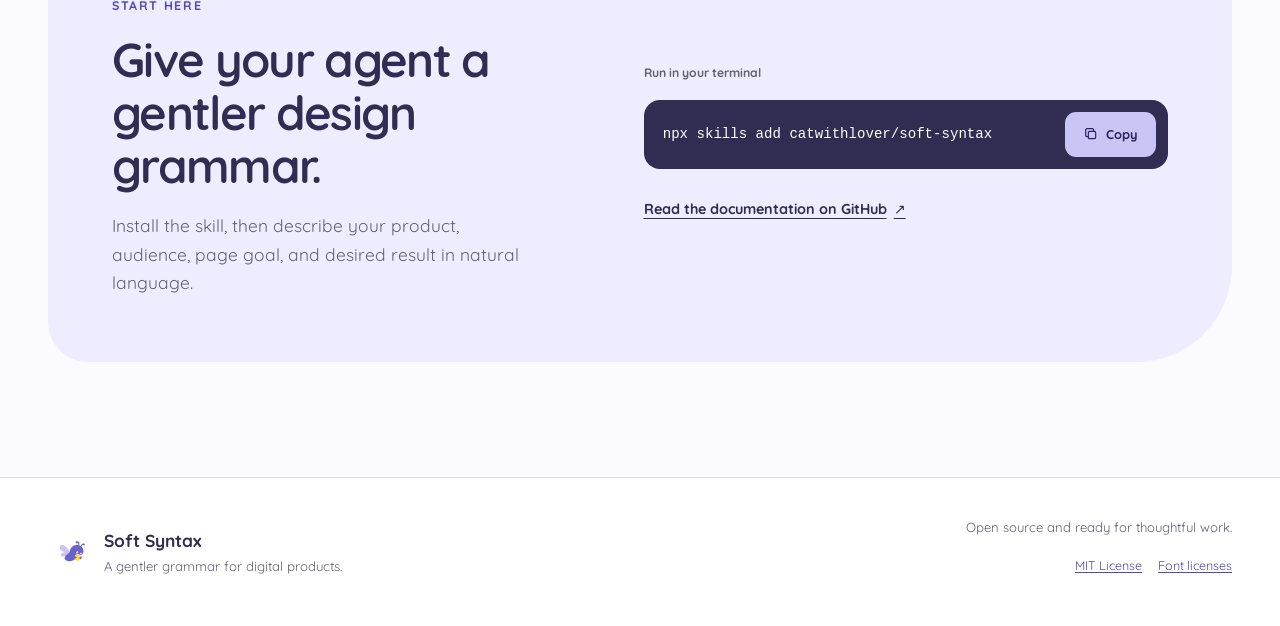
==== commit 74b245fc: "feat(site): 新增視覺語言章節" ====
--- a/site/index.html
+++ b/site/index.html
@@ -8,48 +8,51 @@
       content="Soft Syntax is a reusable design skill for clear, accessible interfaces with approachable minimalism and gentle playfulness."
     />
     <meta name="theme-color" content="#fbfaff" />
+    <meta property="og:title" content="Soft Syntax | A gentler grammar for digital products" />
+    <meta
+      property="og:description"
+      content="Design clear, accessible interfaces with approachable minimalism, gentle playfulness, and soft flat imagery."
+    />
+    <meta property="og:type" content="website" />
+    <meta property="og:locale" content="en_US" />
+    <meta property="og:url" content="https://catwithlover.github.io/soft-syntax/" />
+    <link rel="canonical" href="https://catwithlover.github.io/soft-syntax/" />
+    <link rel="alternate" hreflang="en" href="https://catwithlover.github.io/soft-syntax/" />
+    <link
+      rel="alternate"
+      hreflang="zh-Hant"
+      href="https://catwithlover.github.io/soft-syntax/zh-TW/"
+    />
+    <link rel="alternate" hreflang="x-default" href="https://catwithlover.github.io/soft-syntax/" />
     <title>Soft Syntax — A gentler grammar for digital products</title>
     <link rel="icon" href="assets/logo.svg" type="image/svg+xml" />
     <link rel="stylesheet" href="styles.css" />
     <script src="script.js" defer></script>
   </head>
   <body>
-    <a class="skip-link" href="#main-content" data-i18n="skipLink">Skip to content</a>
+    <a class="skip-link" href="#main-content">Skip to content</a>
 
     <header class="site-header">
       <div class="header-inner">
-        <a class="brand" href="#top" aria-label="Soft Syntax home" data-i18n-aria-label="homeAria">
+        <a class="brand" href="#top" aria-label="Soft Syntax home">
           <img src="assets/logo.svg" alt="" width="40" height="40" />
           <span class="brand-name">Soft Syntax</span>
         </a>
 
         <div class="header-actions">
-          <div
-            class="language-switcher"
-            role="group"
-            aria-label="Choose language"
-            data-i18n-aria-label="languageLabel"
-          >
-            <button class="language-option" type="button" data-language="en" aria-pressed="true">
-              <span lang="en">EN</span>
-            </button>
-            <button class="language-option" type="button" data-language="zh-TW" aria-pressed="false">
-              <span lang="zh-Hant" data-i18n="languageOptionZh">ZH-TW</span>
-            </button>
-          </div>
+          <a class="language-link" href="zh-TW/" lang="zh-Hant" hreflang="zh-Hant">繁中</a>
 
           <a
             class="github-link"
             href="https://github.com/catwithlover/soft-syntax"
             aria-label="View Soft Syntax on GitHub"
-            data-i18n-aria-label="githubAria"
           >
             <svg viewBox="0 0 24 24" aria-hidden="true">
               <path
                 d="M12 2a10 10 0 0 0-3.16 19.49c.5.09.68-.22.68-.48v-1.87c-2.78.6-3.37-1.18-3.37-1.18-.45-1.16-1.11-1.47-1.11-1.47-.91-.62.07-.61.07-.61 1 .07 1.53 1.03 1.53 1.03.9 1.53 2.35 1.09 2.92.83.09-.65.35-1.09.64-1.34-2.22-.25-4.55-1.11-4.55-4.94 0-1.09.39-1.98 1.03-2.68-.1-.25-.45-1.27.1-2.64 0 0 .84-.27 2.75 1.02A9.6 9.6 0 0 1 12 6.82a9.6 9.6 0 0 1 2.5.34c1.91-1.29 2.75-1.02 2.75-1.02.55 1.37.2 2.39.1 2.64.64.7 1.03 1.59 1.03 2.68 0 3.84-2.34 4.68-4.57 4.93.36.31.68.92.68 1.86v2.76c0 .27.18.58.69.48A10 10 0 0 0 12 2Z"
               />
             </svg>
-            <span class="github-label" data-i18n="githubLink">GitHub</span>
+            <span class="github-label">GitHub</span>
           </a>
         </div>
       </div>
@@ -59,41 +62,40 @@
       <section class="hero" id="top" aria-labelledby="hero-title">
         <div class="page-shell hero-layout">
           <div class="hero-copy">
-            <p class="eyebrow" data-i18n="heroEyebrow">Design guidance for thoughtful interfaces</p>
-            <h1 id="hero-title" data-i18n="heroTitle">Make digital products easier to understand.</h1>
-            <p class="hero-intro" data-i18n="heroIntro">
+            <p class="eyebrow">Design guidance for thoughtful interfaces</p>
+            <h1 id="hero-title">Make digital products easier to understand.</h1>
+            <p class="hero-intro">
               Soft Syntax helps agents create clear, accessible interfaces with approachable minimalism,
               gentle playfulness, and soft flat imagery.
             </p>
             <div class="hero-actions">
               <a class="button button-primary" href="#install">
-                <span data-i18n="installAction">Install Soft Syntax</span>
+                <span>Install Soft Syntax</span>
                 <svg viewBox="0 0 24 24" aria-hidden="true">
                   <path d="m9 18 6-6-6-6" />
                 </svg>
               </a>
               <a class="text-link" href="#method">
-                <span data-i18n="methodAction">See how it works</span>
+                <span>See how it works</span>
                 <span aria-hidden="true">↓</span>
               </a>
             </div>
-            <p class="mode-summary" data-i18n="modeSummary">Build · Restyle · Review · Plan · Image</p>
+            <p class="mode-summary">Build · Restyle · Review · Plan · Image</p>
           </div>
 
           <figure class="keeper-stage" aria-labelledby="keeper-caption">
-            <span class="stage-note stage-note-context" data-i18n="stageContext">Start with context</span>
-            <span class="stage-note stage-note-action" data-i18n="stageAction">Keep one clear action</span>
-            <span class="stage-note stage-note-delight" data-i18n="stageDelight">Add delight with purpose</span>
+            <span class="stage-note stage-note-context">Start with context</span>
+            <span class="stage-note stage-note-action">Keep one clear action</span>
+            <span class="stage-note stage-note-delight">Add delight with purpose</span>
             <span class="syntax-brace" aria-hidden="true">{</span>
             <img
               class="keeper-logo"
               src="assets/logo.svg"
               alt="The Soft Syntax Lightkeeper carrying a warm yellow light"
-              data-i18n-alt="logoAlt"
               width="1254"
               height="1254"
             />
-            <figcaption id="keeper-caption" data-i18n="keeperCaption">
+            <figcaption id="keeper-caption">
               One gentle character. One meaningful focal point.
             </figcaption>
           </figure>
@@ -103,12 +105,12 @@
       <section class="belief-section" aria-labelledby="belief-title">
         <div class="page-shell belief-layout">
           <div class="section-heading">
-            <p class="eyebrow" data-i18n="beliefEyebrow">A practical design method</p>
-            <h2 id="belief-title" data-i18n="beliefTitle">Warmth begins with good structure.</h2>
+            <p class="eyebrow">A practical design method</p>
+            <h2 id="belief-title">Warmth begins with good structure.</h2>
           </div>
 
           <div class="belief-statement">
-            <p data-i18n="beliefBody">
+            <p>
               Soft Syntax is not a visual template. It asks what the product is for before choosing color,
               layout, or character, then removes everything that does not help people understand or act.
             </p>
@@ -116,35 +118,86 @@
               <div class="principle-line">
                 <span class="principle-mark" aria-hidden="true"></span>
                 <div>
-                  <h3 data-i18n="principleClarityTitle">Clarity first</h3>
-                  <p data-i18n="principleClarityBody">Lead with one outcome and one obvious next step.</p>
+                  <h3>Clarity first</h3>
+                  <p>Lead with one outcome and one obvious next step.</p>
                 </div>
               </div>
               <div class="principle-line">
                 <span class="principle-mark" aria-hidden="true"></span>
                 <div>
-                  <h3 data-i18n="principleWarmthTitle">Warmth through guidance</h3>
-                  <p data-i18n="principleWarmthBody">Use language, rhythm, and hierarchy before decoration.</p>
+                  <h3>Warmth through guidance</h3>
+                  <p>Use language, rhythm, and hierarchy before decoration.</p>
                 </div>
               </div>
               <div class="principle-line">
                 <span class="principle-mark principle-mark-accent" aria-hidden="true"></span>
                 <div>
-                  <h3 data-i18n="principlePlayTitle">Play with purpose</h3>
-                  <p data-i18n="principlePlayBody">Spend delight where reassurance or discovery matters.</p>
+                  <h3>Play with purpose</h3>
+                  <p>Spend delight where reassurance or discovery matters.</p>
                 </div>
               </div>
             </div>
           </div>
+        </div>
+      </section>
+
+      <section class="visual-language-section" aria-labelledby="visual-language-title">
+        <div class="page-shell">
+          <div class="visual-language-intro">
+            <div>
+              <p class="eyebrow">Visual language</p>
+              <h2 id="visual-language-title">Three layers, composed in order.</h2>
+            </div>
+            <p>
+              Structure makes it clear. Character makes it human. Expression makes it recognizable. Each layer
+              has one job, so warmth never becomes visual noise.
+            </p>
+          </div>
+
+          <ol class="language-layers">
+            <li class="language-layer language-layer-structure">
+              <span class="layer-number" aria-hidden="true">01</span>
+              <div class="layer-title">
+                <p>Structure</p>
+                <h3>Approachable minimalism</h3>
+              </div>
+              <p class="layer-description">
+                A restrained, practical framework makes hierarchy obvious and every next step easy to find.
+              </p>
+              <span class="layer-cue" aria-hidden="true"></span>
+            </li>
+            <li class="language-layer language-layer-character">
+              <span class="layer-number" aria-hidden="true">02</span>
+              <div class="layer-title">
+                <p>Character</p>
+                <h3>Gentle playfulness</h3>
+              </div>
+              <p class="layer-description">
+                Careful asymmetry, friendly language, and one moment of delight make the experience feel alive.
+              </p>
+              <span class="layer-cue" aria-hidden="true"></span>
+            </li>
+            <li class="language-layer language-layer-expression">
+              <span class="layer-number" aria-hidden="true">03</span>
+              <div class="layer-title">
+                <p>Expression</p>
+                <h3>Soft flat design</h3>
+              </div>
+              <p class="layer-description">
+                Rounded type, solid shapes, quiet surfaces, and purposeful imagery form a recognizable world.
+              </p>
+              <span class="layer-cue" aria-hidden="true"></span>
+            </li>
+          </ol>
         </div>
       </section>
 
       <section class="modes-section" aria-labelledby="modes-title">
         <div class="page-shell">
           <div class="modes-intro">
-            <p class="eyebrow" data-i18n="modesEyebrow">Five working modes</p>
-            <h2 id="modes-title" data-i18n="modesTitle">Use the same grammar at every stage.</h2>
-            <p data-i18n="modesIntro">
+            <p class="eyebrow">Five working modes</p>
+            <h2 id="modes-title">Use the same grammar at every stage.</h2>
+            <p>
               Start fresh, improve what exists, find what is getting in the way, establish a direction before
               code is written, or create original product imagery.
             </p>
@@ -153,28 +206,28 @@
           <div class="mode-list">
             <article class="mode-row">
               <p class="mode-keyword">build()</p>
-              <h3 data-i18n="buildTitle">Create a complete experience</h3>
-              <p data-i18n="buildBody">Turn a product goal into a responsive, runnable interface.</p>
+              <h3>Create a complete experience</h3>
+              <p>Turn a product goal into a responsive, runnable interface.</p>
             </article>
             <article class="mode-row">
               <p class="mode-keyword">restyle()</p>
-              <h3 data-i18n="restyleTitle">Improve without erasing identity</h3>
-              <p data-i18n="restyleBody">Preserve behavior and brand strengths while making the system clearer.</p>
+              <h3>Improve without erasing identity</h3>
+              <p>Preserve behavior and brand strengths while making the system clearer.</p>
             </article>
             <article class="mode-row">
               <p class="mode-keyword">review()</p>
-              <h3 data-i18n="reviewTitle">Find friction before polish</h3>
-              <p data-i18n="reviewBody">Prioritize usability, accessibility, responsiveness, and visual-system issues.</p>
+              <h3>Find friction before polish</h3>
+              <p>Prioritize usability, accessibility, responsiveness, and visual-system issues.</p>
             </article>
             <article class="mode-row">
               <p class="mode-keyword">plan()</p>
-              <h3 data-i18n="planTitle">Set a direction that can be built</h3>
-              <p data-i18n="planBody">Define structure, tokens, behavior, and a product-specific signature.</p>
+              <h3>Set a direction that can be built</h3>
+              <p>Define structure, tokens, behavior, and a product-specific signature.</p>
             </article>
             <article class="mode-row">
               <p class="mode-keyword">image()</p>
-              <h3 data-i18n="imageModeTitle">Create imagery with a clear job</h3>
-              <p data-i18n="imageModeBody">Design original marks and illustrations around one meaningful concept.</p>
+              <h3>Create imagery with a clear job</h3>
+              <p>Design original marks and illustrations around one meaningful concept.</p>
             </article>
           </div>
         </div>
@@ -183,9 +236,9 @@
       <section class="method-section" id="method" aria-labelledby="method-title">
         <div class="page-shell method-layout">
           <div class="method-heading">
-            <p class="eyebrow" data-i18n="methodEyebrow">The working sequence</p>
-            <h2 id="method-title" data-i18n="methodTitle">Context before color. Systems before decoration.</h2>
-            <p data-i18n="methodIntro">
+            <p class="eyebrow">The working sequence</p>
+            <h2 id="method-title">Context before color. Systems before decoration.</h2>
+            <p>
               Every decision follows from what people need to understand and do.
             </p>
           </div>
@@ -194,29 +247,29 @@
             <li>
               <span class="step-number" aria-hidden="true">01</span>
               <div>
-                <h3 data-i18n="stepOneTitle">Understand the task</h3>
-                <p data-i18n="stepOneBody">Identify the audience, page goal, primary action, and likely friction.</p>
+                <h3>Understand the task</h3>
+                <p>Identify the audience, page goal, primary action, and likely friction.</p>
               </div>
             </li>
             <li>
               <span class="step-number" aria-hidden="true">02</span>
               <div>
-                <h3 data-i18n="stepTwoTitle">Establish the system</h3>
-                <p data-i18n="stepTwoBody">Choose type, role-based color, spacing, and responsive behavior.</p>
+                <h3>Establish the system</h3>
+                <p>Choose type, role-based color, spacing, and responsive behavior.</p>
               </div>
             </li>
             <li>
               <span class="step-number" aria-hidden="true">03</span>
               <div>
-                <h3 data-i18n="stepThreeTitle">Compose with restraint</h3>
-                <p data-i18n="stepThreeBody">Build clear chapters and add one useful moment of delight.</p>
+                <h3>Compose with restraint</h3>
+                <p>Build clear chapters and add one useful moment of delight.</p>
               </div>
             </li>
             <li>
               <span class="step-number" aria-hidden="true">04</span>
               <div>
-                <h3 data-i18n="stepFourTitle">Verify the real experience</h3>
-                <p data-i18n="stepFourBody">Inspect content, keyboard access, states, and actual screen widths.</p>
+                <h3>Verify the real experience</h3>
+                <p>Inspect content, keyboard access, states, and actual screen widths.</p>
               </div>
             </li>
           </ol>
@@ -226,20 +279,24 @@
       <section class="imagery-section" aria-labelledby="imagery-title">
         <div class="page-shell imagery-layout">
           <div>
-            <p class="eyebrow" data-i18n="imageryEyebrow">Soft Solid Semantic Imagery</p>
-            <h2 id="imagery-title" data-i18n="imageryTitle">Give every shape a job.</h2>
+            <p class="eyebrow">Soft Solid Semantic Imagery</p>
+            <h2 id="imagery-title">Give every shape a job.</h2>
           </div>
           <div class="imagery-copy">
-            <p data-i18n="imageryBody">
+            <p>
               Logos and illustrations use one dominant silhouette, only the cues needed for recognition, and one
               semantic focal point. No ornamental depth. No competing metaphors.
             </p>
-            <div class="imagery-formula" aria-label="One silhouette plus minimum cues plus one focal point">
-              <span data-i18n="formulaSilhouette">one silhouette</span>
+            <div
+              class="imagery-formula"
+              role="img"
+              aria-label="One silhouette plus minimum cues plus one focal point"
+            >
+              <span>one silhouette</span>
               <b aria-hidden="true">+</b>
-              <span data-i18n="formulaCues">minimum cues</span>
+              <span>minimum cues</span>
               <b aria-hidden="true">+</b>
-              <span class="formula-focus" data-i18n="formulaFocus">one focal point</span>
+              <span class="formula-focus">one focal point</span>
             </div>
           </div>
         </div>
@@ -248,9 +305,9 @@
       <section class="install-section" id="install" aria-labelledby="install-title">
         <div class="page-shell install-panel">
           <div class="install-copy">
-            <p class="eyebrow" data-i18n="installEyebrow">Start here</p>
-            <h2 id="install-title" data-i18n="installTitle">Give your agent a gentler design grammar.</h2>
-            <p data-i18n="installBody">
+            <p class="eyebrow">Start here</p>
+            <h2 id="install-title">Give your agent a gentler design grammar.</h2>
+            <p>
               Install the skill, then describe your product, audience, page goal, and desired result in natural
               language.
             </p>
@@ -258,7 +315,7 @@
 
           <div class="install-command-wrap">
             <div class="command-label">
-              <span data-i18n="commandLabel">Run in your terminal</span>
+              <span>Run in your terminal</span>
               <span class="command-status" role="status" aria-live="polite"></span>
             </div>
             <div class="command-box">
@@ -268,11 +325,11 @@
                   <rect x="8" y="8" width="11" height="11" rx="2" />
                   <path d="M16 8V6a2 2 0 0 0-2-2H6a2 2 0 0 0-2 2v8a2 2 0 0 0 2 2h2" />
                 </svg>
-                <span data-i18n="copyButton">Copy</span>
+                <span>Copy</span>
               </button>
             </div>
             <a class="repository-link" href="https://github.com/catwithlover/soft-syntax">
-              <span data-i18n="repositoryLink">Read the documentation on GitHub</span>
+              <span>Read the documentation on GitHub</span>
               <span aria-hidden="true">↗</span>
             </a>
           </div>
@@ -286,14 +343,14 @@
           <img src="assets/logo.svg" alt="" width="44" height="44" />
           <div>
             <strong>Soft Syntax</strong>
-            <p data-i18n="footerTagline">A gentler grammar for digital products.</p>
+            <p>A gentler grammar for digital products.</p>
           </div>
         </div>
         <div class="footer-meta">
-          <p class="footer-note" data-i18n="footerNote">Open source and ready for thoughtful work.</p>
+          <p class="footer-note">Open source and ready for thoughtful work.</p>
           <p class="footer-links">
-            <a href="LICENSE.txt" data-i18n="licenseLink">MIT License</a>
-            <a href="licenses/fonts/THIRD_PARTY_NOTICES.md" data-i18n="fontLicenseLink">Font licenses</a>
+            <a href="LICENSE.txt">MIT License</a>
+            <a href="licenses/fonts/THIRD_PARTY_NOTICES.md">Font licenses</a>
           </p>
         </div>
       </div>
--- a/site/styles.css
+++ b/site/styles.css
@@ -7,8 +7,8 @@
 }
 
 @font-face {
-  font-family: "Huninn";
-  src: url("assets/fonts/jf-openhuninn-2.1.ttf") format("truetype");
+  font-family: "Soft Syntax Rounded TC";
+  src: url("assets/fonts/SoftSyntaxRoundedTC-subset.woff2") format("woff2");
   font-style: normal;
   font-weight: 400;
   font-display: swap;
@@ -36,9 +36,9 @@
   --gutter: clamp(1.15rem, 4vw, 3rem);
 }
 
-html[lang="zh-TW"] {
-  --font-sans: "Quicksand", "Huninn", sans-serif;
-  --font-mono: ui-monospace, SFMono-Regular, Menlo, Monaco, Consolas, "Huninn", monospace;
+html:lang(zh-Hant) {
+  --font-sans: "Quicksand", "Soft Syntax Rounded TC", sans-serif;
+  --font-mono: ui-monospace, SFMono-Regular, Menlo, Monaco, Consolas, "Soft Syntax Rounded TC", monospace;
 }
 
 *,
@@ -111,6 +111,14 @@
   max-width: 12ch;
   margin-bottom: 1.5rem;
   font-size: clamp(2.9rem, 6.6vw, 6.2rem);
+  text-wrap: balance;
+}
+
+html:lang(zh-Hant) h1 {
+  max-width: 10em;
+  font-size: clamp(2.65rem, 5.6vw, 5.35rem);
+  letter-spacing: -0.02em;
+  line-height: 1.16;
 }
 
 h2 {
@@ -206,30 +214,23 @@
   gap: 0.8rem;
 }
 
-.language-switcher {
-  display: flex;
-  padding: 0.2rem;
+.language-link {
+  display: inline-flex;
+  min-height: 3.1rem;
+  align-items: center;
+  padding: 0.55rem 0.9rem;
   border: 1px solid var(--border);
   border-radius: 0.85rem;
   background: var(--surface);
-}
-
-.language-option {
-  min-width: 3.2rem;
-  min-height: 2.75rem;
-  padding: 0.35rem 0.7rem;
-  border: 0;
-  border-radius: 0.62rem;
-  background: transparent;
-  color: var(--muted);
-  cursor: pointer;
-  font-size: 0.83rem;
-  font-weight: 700;
-}
-
-.language-option[aria-pressed="true"] {
-  background: var(--brand-wash);
   color: var(--brand-dark);
+  font-size: 0.86rem;
+  font-weight: 700;
+  text-decoration: none;
+  transition: border-color 160ms ease;
+}
+
+.language-link:hover {
+  border-color: var(--brand);
 }
 
 .github-link {
@@ -282,7 +283,7 @@
   text-transform: uppercase;
 }
 
-[lang="zh-TW"] .eyebrow {
+html:lang(zh-Hant) .eyebrow {
   letter-spacing: 0.08em;
 }
 
@@ -414,7 +415,7 @@
 }
 
 .stage-note-action {
-  top: 48%;
+  top: 7%;
   right: -7%;
 }
 
@@ -445,6 +446,7 @@
 }
 
 .belief-section,
+.visual-language-section,
 .modes-section,
 .method-section,
 .imagery-section,
@@ -497,6 +499,144 @@
 
 .principle-mark-accent {
   background: var(--accent);
+}
+
+.visual-language-section {
+  overflow: hidden;
+  background: var(--canvas);
+}
+
+.visual-language-intro {
+  display: grid;
+  grid-template-columns: minmax(18rem, 0.9fr) minmax(22rem, 1.1fr);
+  gap: clamp(3rem, 9vw, 9rem);
+  align-items: end;
+  margin-bottom: clamp(3.5rem, 6vw, 5.5rem);
+}
+
+.visual-language-intro h2,
+.visual-language-intro > p {
+  margin-bottom: 0;
+}
+
+.visual-language-intro > p {
+  max-width: 37rem;
+  color: var(--muted);
+}
+
+.language-layers {
+  margin: 0;
+  padding: 0;
+  border-top: 1px solid var(--border);
+  list-style: none;
+}
+
+.language-layer {
+  display: grid;
+  grid-template-columns: 3rem minmax(15rem, 0.8fr) minmax(18rem, 1fr) 6rem;
+  gap: 2rem;
+  min-height: 9rem;
+  align-items: center;
+  padding-block: 1.5rem;
+  border-bottom: 1px solid var(--border);
+}
+
+.layer-number {
+  color: var(--brand-dark);
+  font-family: var(--font-mono);
+  font-size: 0.76rem;
+  font-weight: 700;
+}
+
+.layer-title p {
+  margin-bottom: 0.35rem;
+  color: var(--muted);
+  font-size: 0.76rem;
+  font-weight: 700;
+  letter-spacing: 0.13em;
+  text-transform: uppercase;
+}
+
+.layer-title h3,
+.layer-description {
+  margin-bottom: 0;
+}
+
+.layer-description {
+  color: var(--muted);
+}
+
+.layer-cue {
+  position: relative;
+  display: block;
+  width: 5.25rem;
+  height: 4.25rem;
+  justify-self: end;
+}
+
+.language-layer-structure .layer-cue {
+  border: 2px solid var(--brand);
+  border-radius: 0.85rem;
+  background:
+    linear-gradient(var(--brand-soft), var(--brand-soft)) 0.7rem 0.75rem / 1.65rem 0.35rem no-repeat,
+    linear-gradient(var(--border), var(--border)) 0.7rem 1.55rem / calc(100% - 1.4rem) 1px no-repeat,
+    linear-gradient(90deg, transparent 45%, var(--border) 45% 47%, transparent 47%);
+}
+
+.language-layer-character .layer-cue {
+  border-radius: 48% 52% 44% 56%;
+  background: var(--brand-wash);
+  transform: rotate(-5deg);
+}
+
+.language-layer-character .layer-cue::before {
+  position: absolute;
+  top: 0.55rem;
+  right: 0.45rem;
+  width: 1.35rem;
+  height: 1.35rem;
+  border-radius: 50%;
+  background: var(--accent);
+  content: "";
+}
+
+.language-layer-character .layer-cue::after {
+  position: absolute;
+  bottom: 1.05rem;
+  left: 1.15rem;
+  width: 2.15rem;
+  height: 0.8rem;
+  border-bottom: 2px solid var(--brand);
+  border-radius: 50%;
+  content: "";
+  transform: rotate(6deg);
+}
+
+.language-layer-expression .layer-cue {
+  border-radius: 1.4rem 0.65rem 1.4rem 0.65rem;
+  background: var(--brand);
+}
+
+.language-layer-expression .layer-cue::before {
+  position: absolute;
+  top: 1rem;
+  left: 0.9rem;
+  width: 2.3rem;
+  height: 0.45rem;
+  border-radius: 999px;
+  background: var(--brand-wash);
+  content: "";
+}
+
+.language-layer-expression .layer-cue::after {
+  position: absolute;
+  right: 0.65rem;
+  bottom: 0.6rem;
+  width: 1.45rem;
+  height: 1.45rem;
+  border-radius: 50%;
+  background: var(--accent);
+  content: "";
 }
 
 .modes-section {
@@ -821,6 +961,7 @@
   }
 
   .belief-layout,
+  .visual-language-intro,
   .method-layout,
   .imagery-layout,
   .install-panel {
@@ -828,6 +969,7 @@
   }
 
   .belief-layout,
+  .visual-language-intro,
   .imagery-layout,
   .install-panel {
     gap: 2.5rem;
@@ -855,6 +997,20 @@
   .mode-row {
     grid-template-columns: 7rem 1fr;
     gap: 0.6rem 1.1rem;
+  }
+
+  .language-layer {
+    grid-template-columns: 2.75rem minmax(0, 1fr) 5.25rem;
+    gap: 0.6rem 1.25rem;
+  }
+
+  .layer-description {
+    grid-column: 2;
+  }
+
+  .layer-cue {
+    grid-column: 3;
+    grid-row: 1 / span 2;
   }
 
   .mode-row > p:last-child {
@@ -883,9 +1039,8 @@
     justify-content: center;
   }
 
-  .language-option {
-    min-width: 2.8rem;
-    padding-inline: 0.5rem;
+  .language-link {
+    padding-inline: 0.75rem;
   }
 
   .hero {
@@ -908,7 +1063,7 @@
   }
 
   .stage-note-action {
-    top: 50%;
+    top: 17%;
     right: -2%;
   }
 
@@ -922,6 +1077,7 @@
   }
 
   .belief-section,
+  .visual-language-section,
   .modes-section,
   .method-section,
   .imagery-section,
@@ -932,6 +1088,23 @@
   .mode-row {
     grid-template-columns: 1fr;
     padding-block: 1.4rem;
+  }
+
+  .language-layer {
+    grid-template-columns: 2.5rem minmax(0, 1fr);
+    gap: 0.6rem 0.75rem;
+    padding-block: 1.75rem;
+  }
+
+  .layer-description,
+  .layer-cue {
+    grid-column: 2;
+  }
+
+  .layer-cue {
+    grid-row: auto;
+    justify-self: start;
+    margin-top: 0.75rem;
   }
 
   .mode-row > p:last-child {
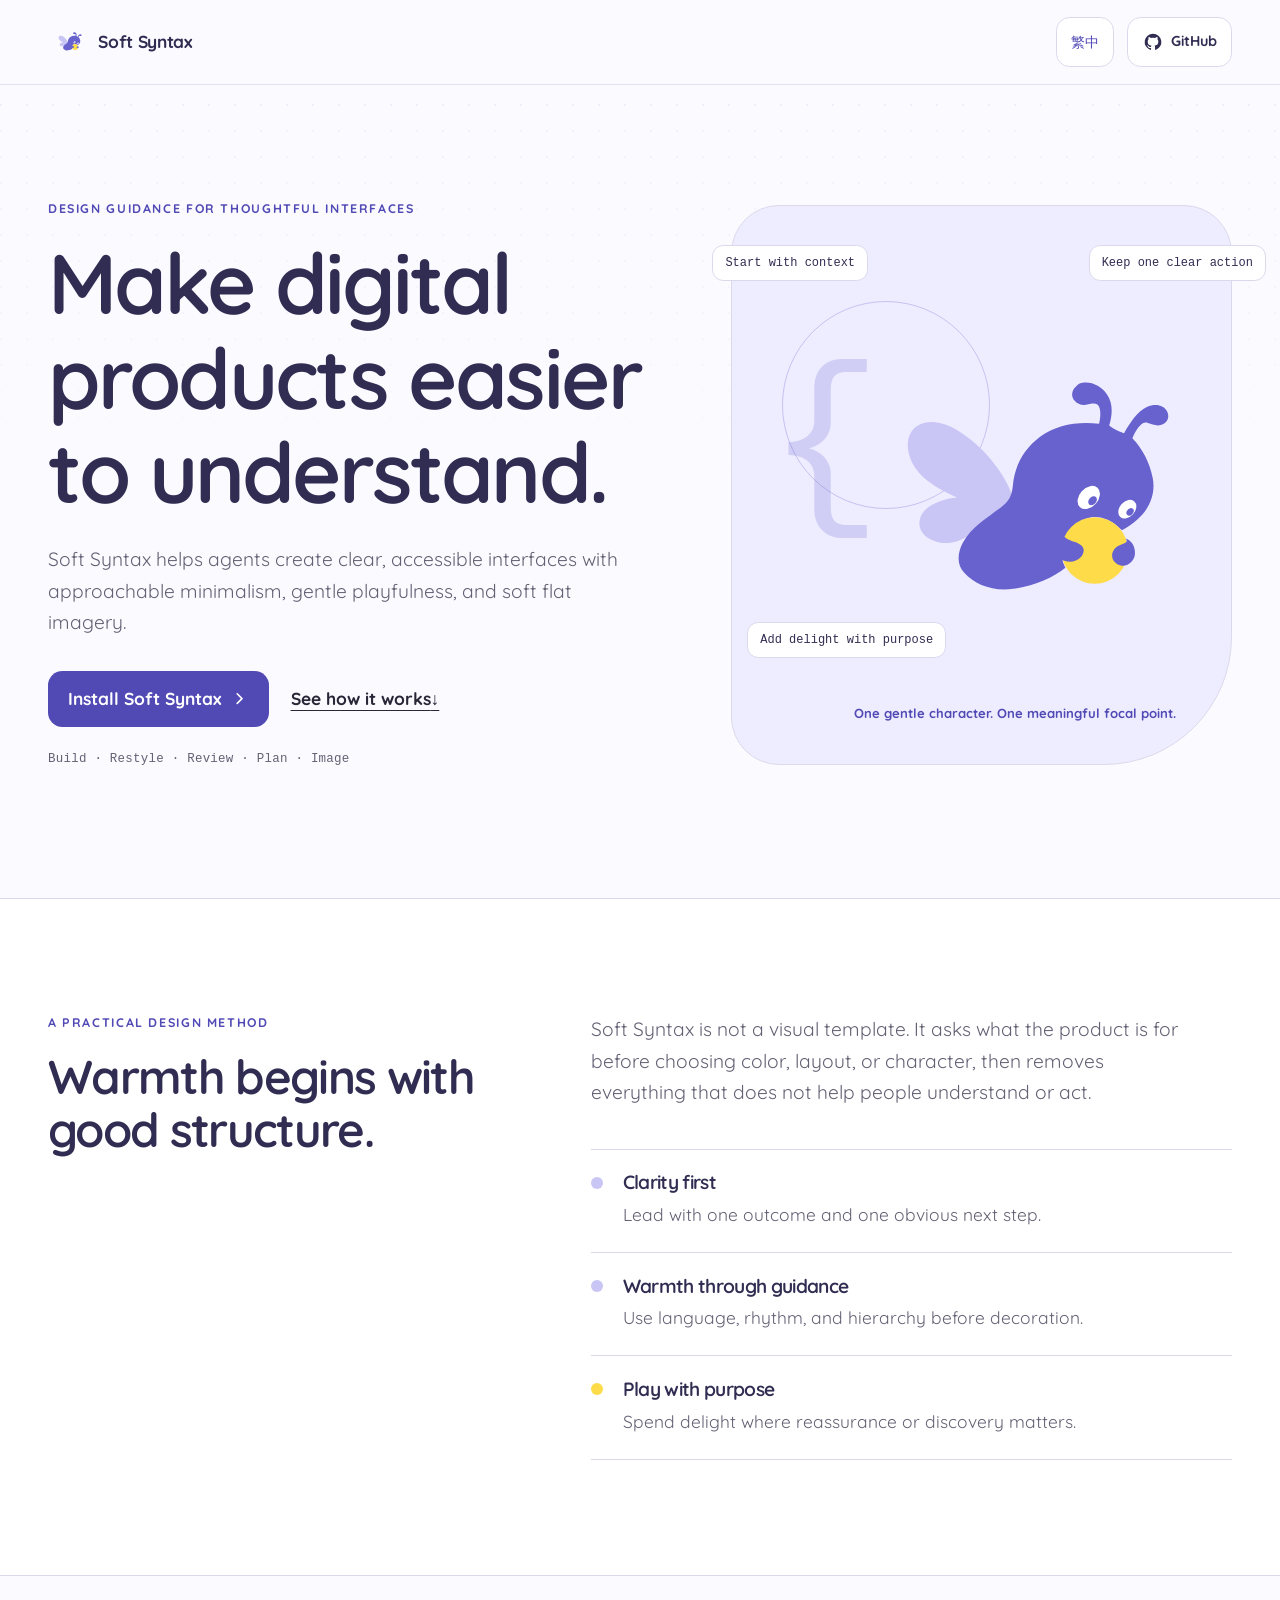
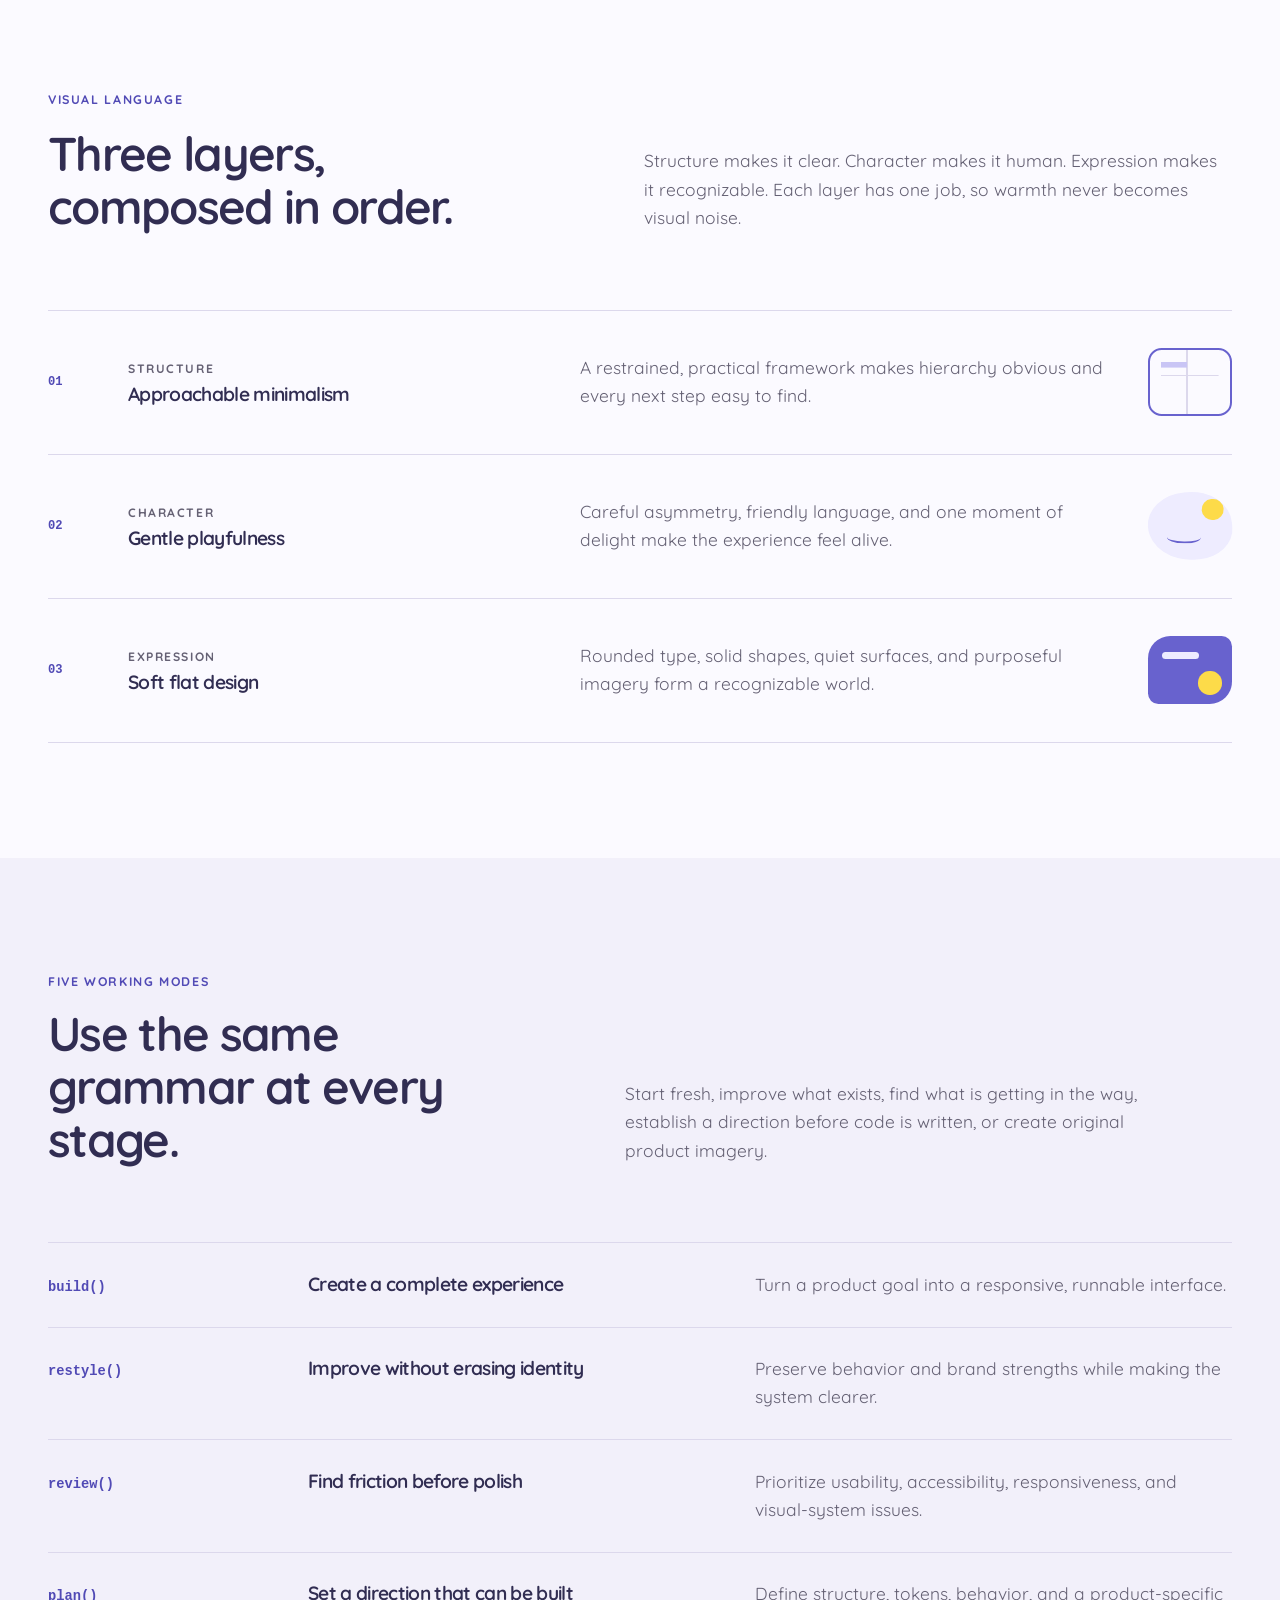
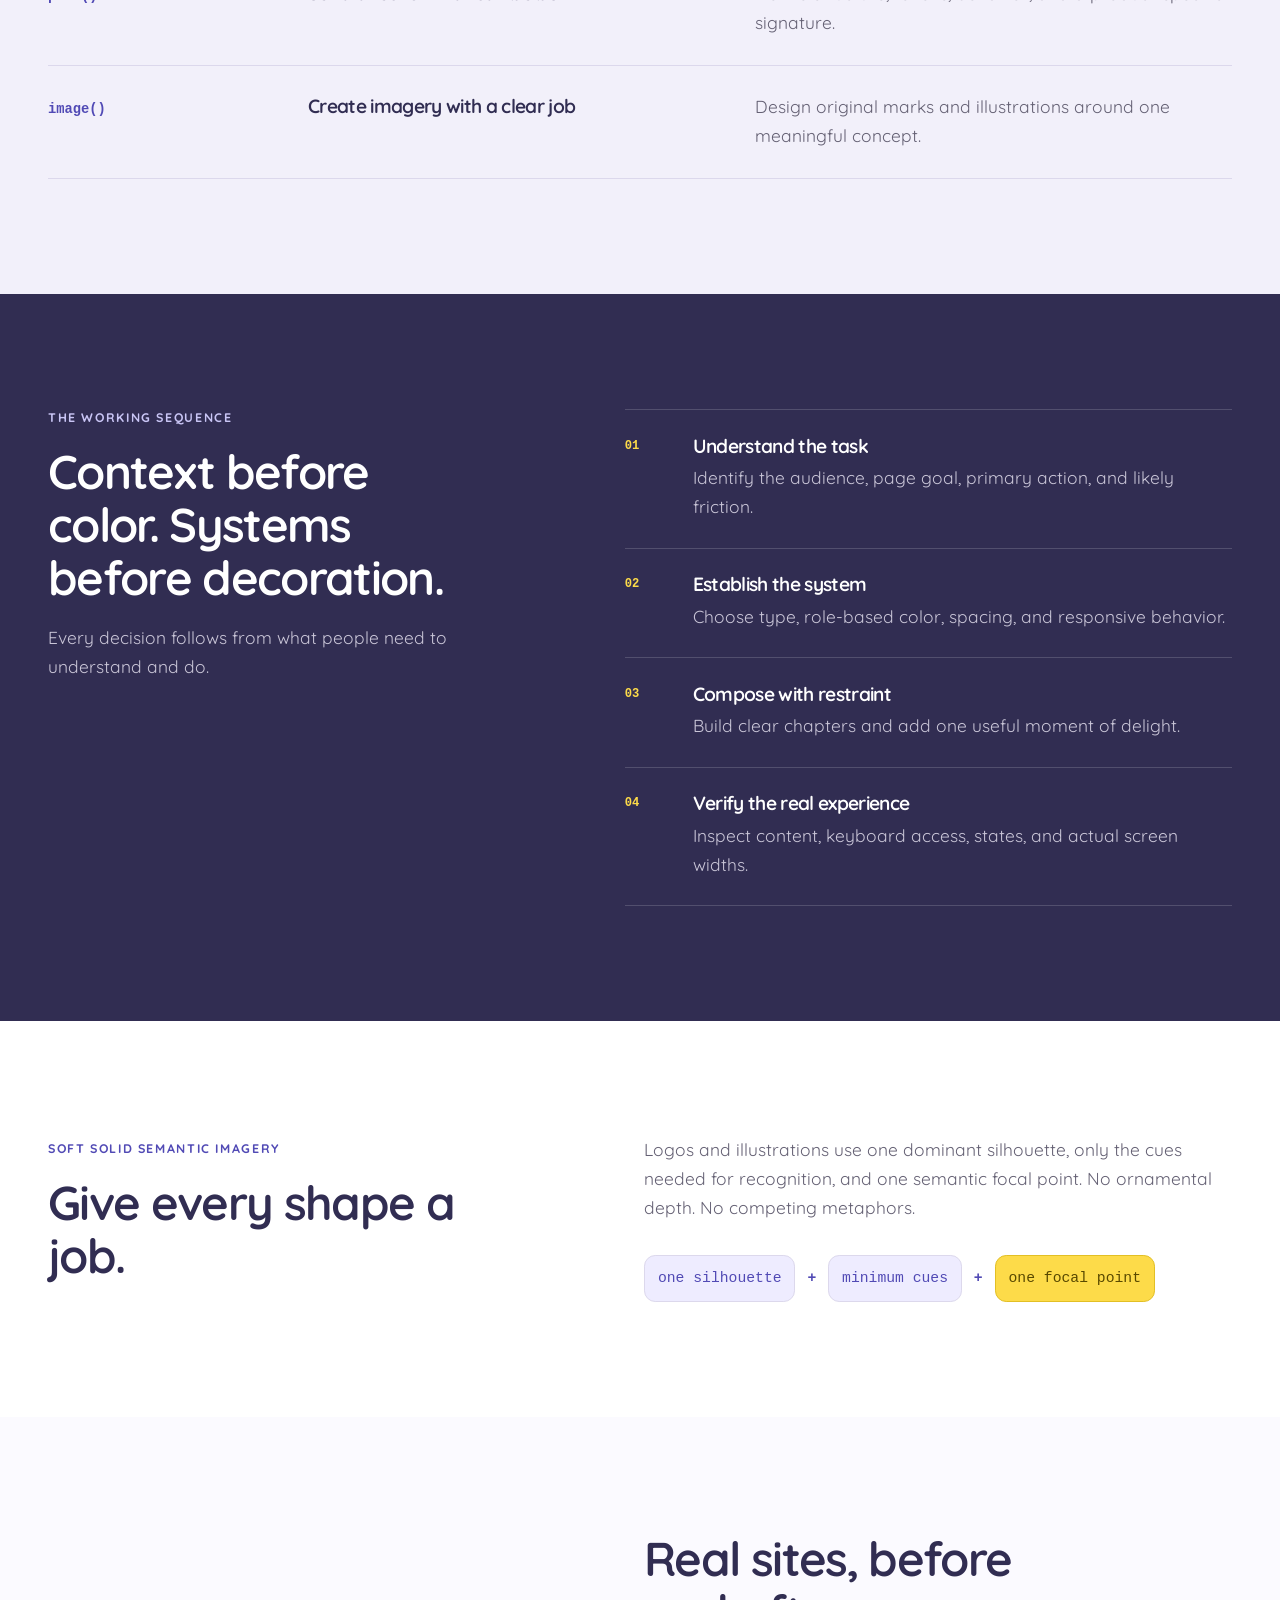
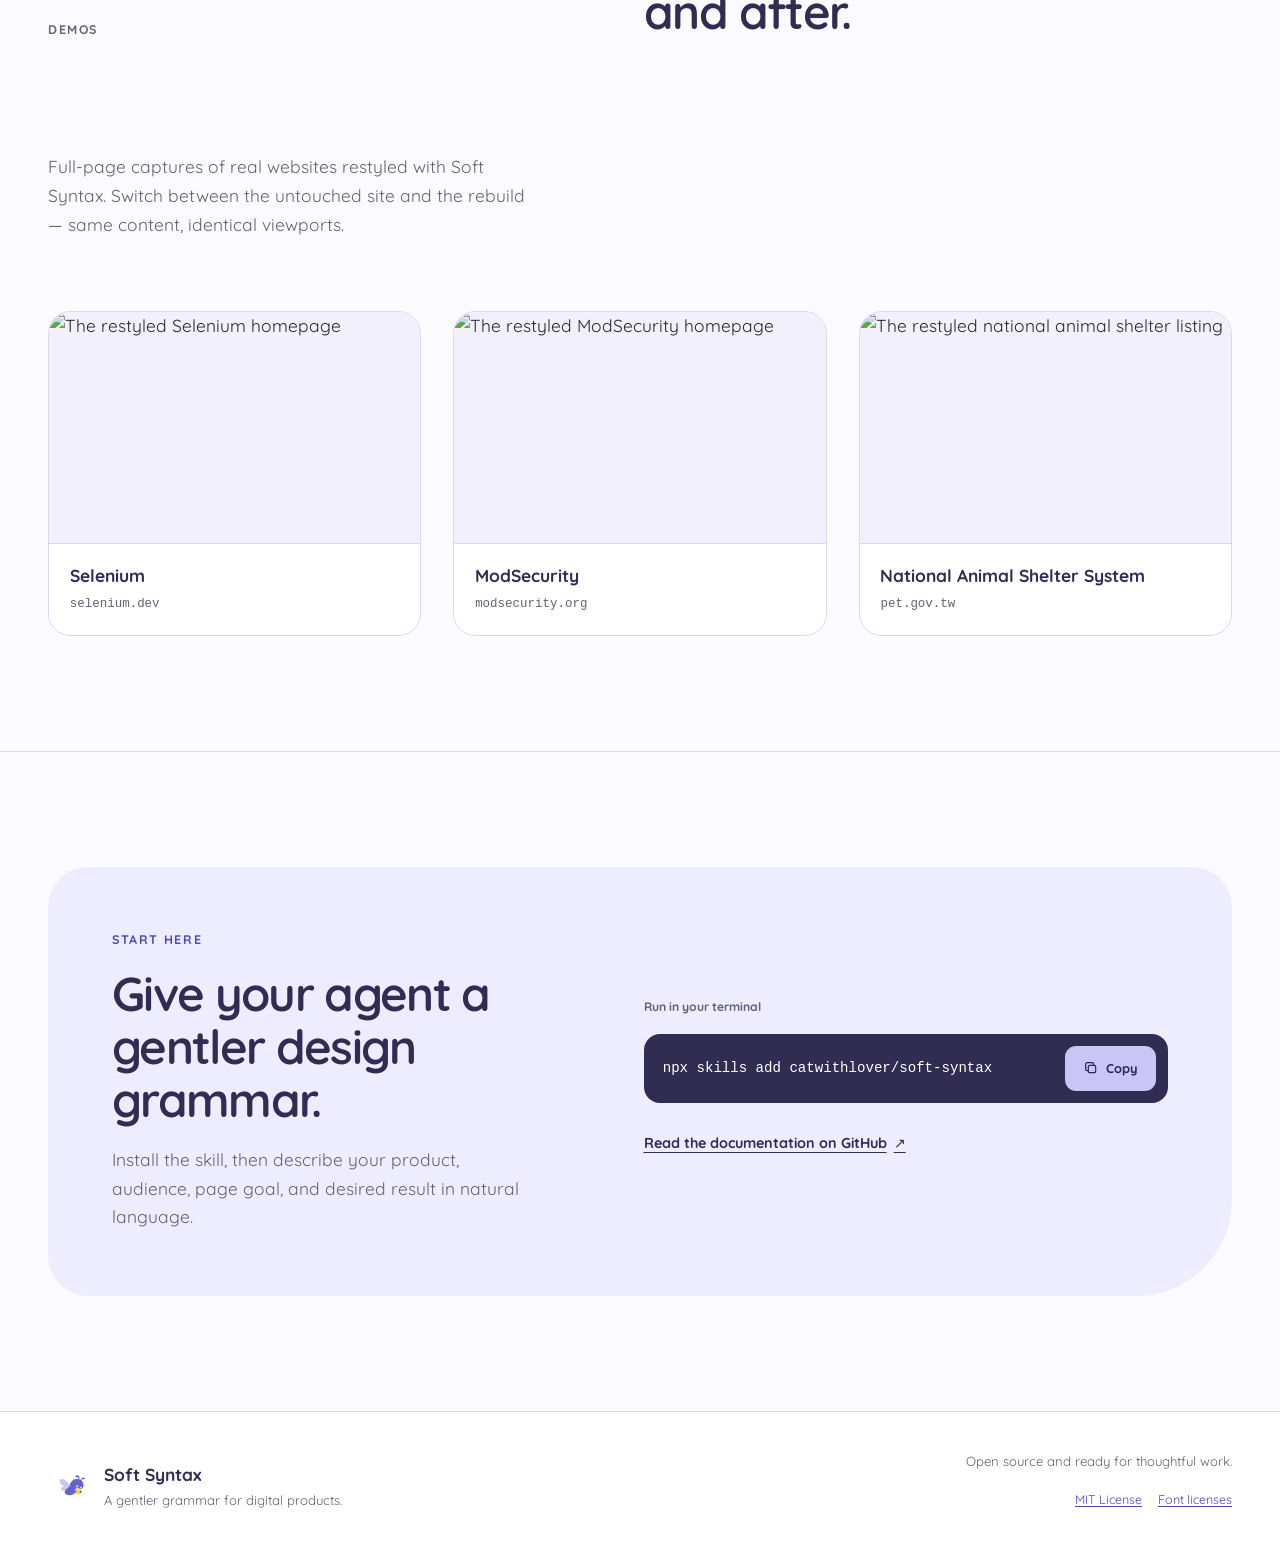
==== commit 033aa157: "feat(site): 官網新增改造示範章節與前後對照詳情頁 首頁（雙語）新增 Demos 章節，以改造後截圖為縮圖連結至三個示範 詳情頁；詳情頁以圖為主、原生 radio 切換改前／改後（桌機與手機" ====
--- a/site/index.html
+++ b/site/index.html
@@ -302,6 +302,55 @@
         </div>
       </section>
 
+      <section class="demos-section" id="demos" aria-labelledby="demos-title">
+        <div class="page-shell">
+          <div class="demos-intro">
+            <p class="eyebrow">Demos</p>
+            <h2 id="demos-title">Real sites, before and after.</h2>
+            <p>
+              Full-page captures of real websites restyled with Soft Syntax. Switch between the untouched site
+              and the rebuild — same content, identical viewports.
+            </p>
+          </div>
+
+          <ul class="demo-grid">
+            <li>
+              <a class="demo-card" href="demos/selenium/">
+                <span class="demo-thumb">
+                  <img src="demo-assets/selenium/desktop-after.png" alt="The restyled Selenium homepage" width="1425" height="2932" loading="lazy" decoding="async" />
+                </span>
+                <span class="demo-card-body">
+                  <span class="demo-card-name">Selenium</span>
+                  <span class="demo-card-domain">selenium.dev</span>
+                </span>
+              </a>
+            </li>
+            <li>
+              <a class="demo-card" href="demos/modsecurity/">
+                <span class="demo-thumb">
+                  <img src="demo-assets/modsecurity/desktop-after.png" alt="The restyled ModSecurity homepage" width="1425" height="2975" loading="lazy" decoding="async" />
+                </span>
+                <span class="demo-card-body">
+                  <span class="demo-card-name">ModSecurity</span>
+                  <span class="demo-card-domain">modsecurity.org</span>
+                </span>
+              </a>
+            </li>
+            <li>
+              <a class="demo-card" href="demos/pet/">
+                <span class="demo-thumb">
+                  <img src="demo-assets/pet/desktop-after.png" alt="The restyled national animal shelter listing" width="1425" height="4236" loading="lazy" decoding="async" />
+                </span>
+                <span class="demo-card-body">
+                  <span class="demo-card-name">National Animal Shelter System</span>
+                  <span class="demo-card-domain">pet.gov.tw</span>
+                </span>
+              </a>
+            </li>
+          </ul>
+        </div>
+      </section>
+
       <section class="install-section" id="install" aria-labelledby="install-title">
         <div class="page-shell install-panel">
           <div class="install-copy">
--- a/site/styles.css
+++ b/site/styles.css
@@ -450,6 +450,7 @@
 .modes-section,
 .method-section,
 .imagery-section,
+.demos-section,
 .install-section {
   padding-block: clamp(5rem, 9vw, 9rem);
 }
@@ -892,6 +893,226 @@
   font-size: 0.9rem;
 }
 
+/* ---------- demos section ---------- */
+
+.demos-intro {
+  display: grid;
+  grid-template-columns: minmax(18rem, 0.9fr) minmax(22rem, 1.1fr);
+  gap: clamp(3rem, 9vw, 9rem);
+  align-items: end;
+  margin-bottom: clamp(3rem, 6vw, 4.5rem);
+}
+
+.demos-intro h2,
+.demos-intro > p {
+  margin-bottom: 0;
+}
+
+.demos-intro > p {
+  max-width: 37rem;
+  color: var(--muted);
+}
+
+.demo-grid {
+  display: grid;
+  grid-template-columns: repeat(3, minmax(0, 1fr));
+  gap: clamp(1.25rem, 2.5vw, 2rem);
+  margin: 0;
+  padding: 0;
+  list-style: none;
+}
+
+.demo-card {
+  display: block;
+  border: 1px solid var(--border);
+  border-radius: 1.4rem;
+  background: var(--surface);
+  overflow: hidden;
+  text-decoration: none;
+  transition: border-color 160ms ease, box-shadow 160ms ease, transform 160ms ease;
+}
+
+.demo-card:hover {
+  border-color: var(--brand-soft);
+  box-shadow: 0 14px 34px rgb(49 45 82 / 12%);
+  transform: translateY(-3px);
+}
+
+.demo-thumb {
+  display: block;
+  aspect-ratio: 16 / 10;
+  overflow: hidden;
+  border-bottom: 1px solid var(--border);
+  background: var(--canvas-subtle);
+}
+
+.demo-thumb img {
+  width: 100%;
+  height: 100%;
+  object-fit: cover;
+  object-position: top;
+}
+
+.demo-card-body {
+  display: grid;
+  gap: 0.2rem;
+  padding: 1.1rem 1.3rem 1.25rem;
+}
+
+.demo-card-name {
+  color: var(--heading);
+  font-weight: 700;
+}
+
+.demo-card-domain {
+  color: var(--muted);
+  font-family: var(--font-mono);
+  font-size: 0.78rem;
+}
+
+/* ---------- demo detail pages ---------- */
+
+.demo-main {
+  padding-block: clamp(3rem, 6vw, 5.5rem) clamp(4rem, 8vw, 7rem);
+}
+
+.demo-intro h1 {
+  margin-bottom: 1rem;
+  font-size: clamp(2.1rem, 4.5vw, 3.9rem);
+}
+
+html:lang(zh-Hant) .demo-intro h1 {
+  font-size: clamp(1.95rem, 4vw, 3.4rem);
+}
+
+.demo-target-line {
+  max-width: 44rem;
+  margin-bottom: 0.8rem;
+  color: var(--muted);
+  font-size: clamp(1.02rem, 1.4vw, 1.18rem);
+}
+
+.demo-target-line a {
+  color: var(--brand-dark);
+  text-underline-offset: 0.2em;
+}
+
+.demo-notes-link {
+  display: inline-flex;
+  align-items: center;
+  gap: 0.45rem;
+  margin-bottom: 1rem;
+  color: var(--heading);
+  font-size: 0.9rem;
+}
+
+.demo-notes-link:hover {
+  color: var(--brand-dark);
+}
+
+.compare {
+  margin-top: clamp(2.5rem, 5vw, 4rem);
+}
+
+.compare-head {
+  display: flex;
+  flex-wrap: wrap;
+  align-items: center;
+  justify-content: space-between;
+  gap: 0.9rem 1.5rem;
+  margin-bottom: 1.1rem;
+}
+
+.compare-head h2 {
+  margin-bottom: 0;
+  font-size: clamp(1.25rem, 2vw, 1.7rem);
+}
+
+.compare-toggle {
+  display: inline-flex;
+  padding: 0.25rem;
+  border: 1px solid var(--border);
+  border-radius: 0.85rem;
+  background: var(--surface);
+}
+
+.compare-toggle span {
+  display: inline-flex;
+  min-height: 2.6rem;
+  align-items: center;
+  justify-content: center;
+  gap: 0.4rem;
+  padding: 0.35rem 1.15rem;
+  border-radius: 0.6rem;
+  color: var(--muted);
+  font-weight: 700;
+  font-size: 0.88rem;
+  cursor: pointer;
+  transition: background-color 160ms ease, color 160ms ease;
+}
+
+.compare-view {
+  position: absolute;
+  width: 1px;
+  height: 1px;
+  margin: -1px;
+  overflow: hidden;
+  clip: rect(0 0 0 0);
+  white-space: nowrap;
+}
+
+.compare-stage {
+  margin: 0;
+  overflow: hidden;
+  border: 1px solid var(--border);
+  border-radius: 1.4rem;
+  background: var(--surface);
+}
+
+.compare-stage img {
+  display: none;
+  width: 100%;
+  height: auto;
+}
+
+.compare-stage figcaption {
+  padding: 0.85rem 1.3rem;
+  border-top: 1px solid var(--border);
+  color: var(--muted);
+  font-size: 0.82rem;
+}
+
+.compare-stage-mobile {
+  max-height: 74vh;
+  overflow-y: auto;
+  overscroll-behavior: contain;
+}
+
+.compare-stage-mobile img {
+  width: min(100%, 24.4rem);
+  margin-inline: auto;
+}
+
+.compare-view-after:checked ~ .compare-stage .compare-img-after,
+.compare-view-before:checked ~ .compare-stage .compare-img-before {
+  display: block;
+}
+
+.compare-label span:hover {
+  color: var(--heading);
+}
+
+.compare-view-after:checked ~ .compare-head .compare-label-after span,
+.compare-view-before:checked ~ .compare-head .compare-label-before span {
+  background: var(--brand-dark);
+  color: white;
+}
+
+.compare-view:focus-visible ~ .compare-head .compare-toggle {
+  outline: 3px solid var(--focus);
+  outline-offset: 4px;
+}
+
 .site-footer {
   padding-block: 2.4rem;
   border-top: 1px solid var(--border);
@@ -964,14 +1185,16 @@
   .visual-language-intro,
   .method-layout,
   .imagery-layout,
-  .install-panel {
+  .install-panel,
+  .demos-intro {
     grid-template-columns: 1fr;
   }
 
   .belief-layout,
   .visual-language-intro,
   .imagery-layout,
-  .install-panel {
+  .install-panel,
+  .demos-intro {
     gap: 2.5rem;
   }
 
@@ -1090,6 +1313,19 @@
     padding-block: 1.4rem;
   }
 
+  .demo-grid {
+    grid-template-columns: 1fr;
+  }
+
+  .compare-head {
+    align-items: flex-start;
+    flex-direction: column;
+  }
+
+  .compare-stage {
+    border-radius: 1.1rem;
+  }
+
   .language-layer {
     grid-template-columns: 2.5rem minmax(0, 1fr);
     gap: 0.6rem 0.75rem;
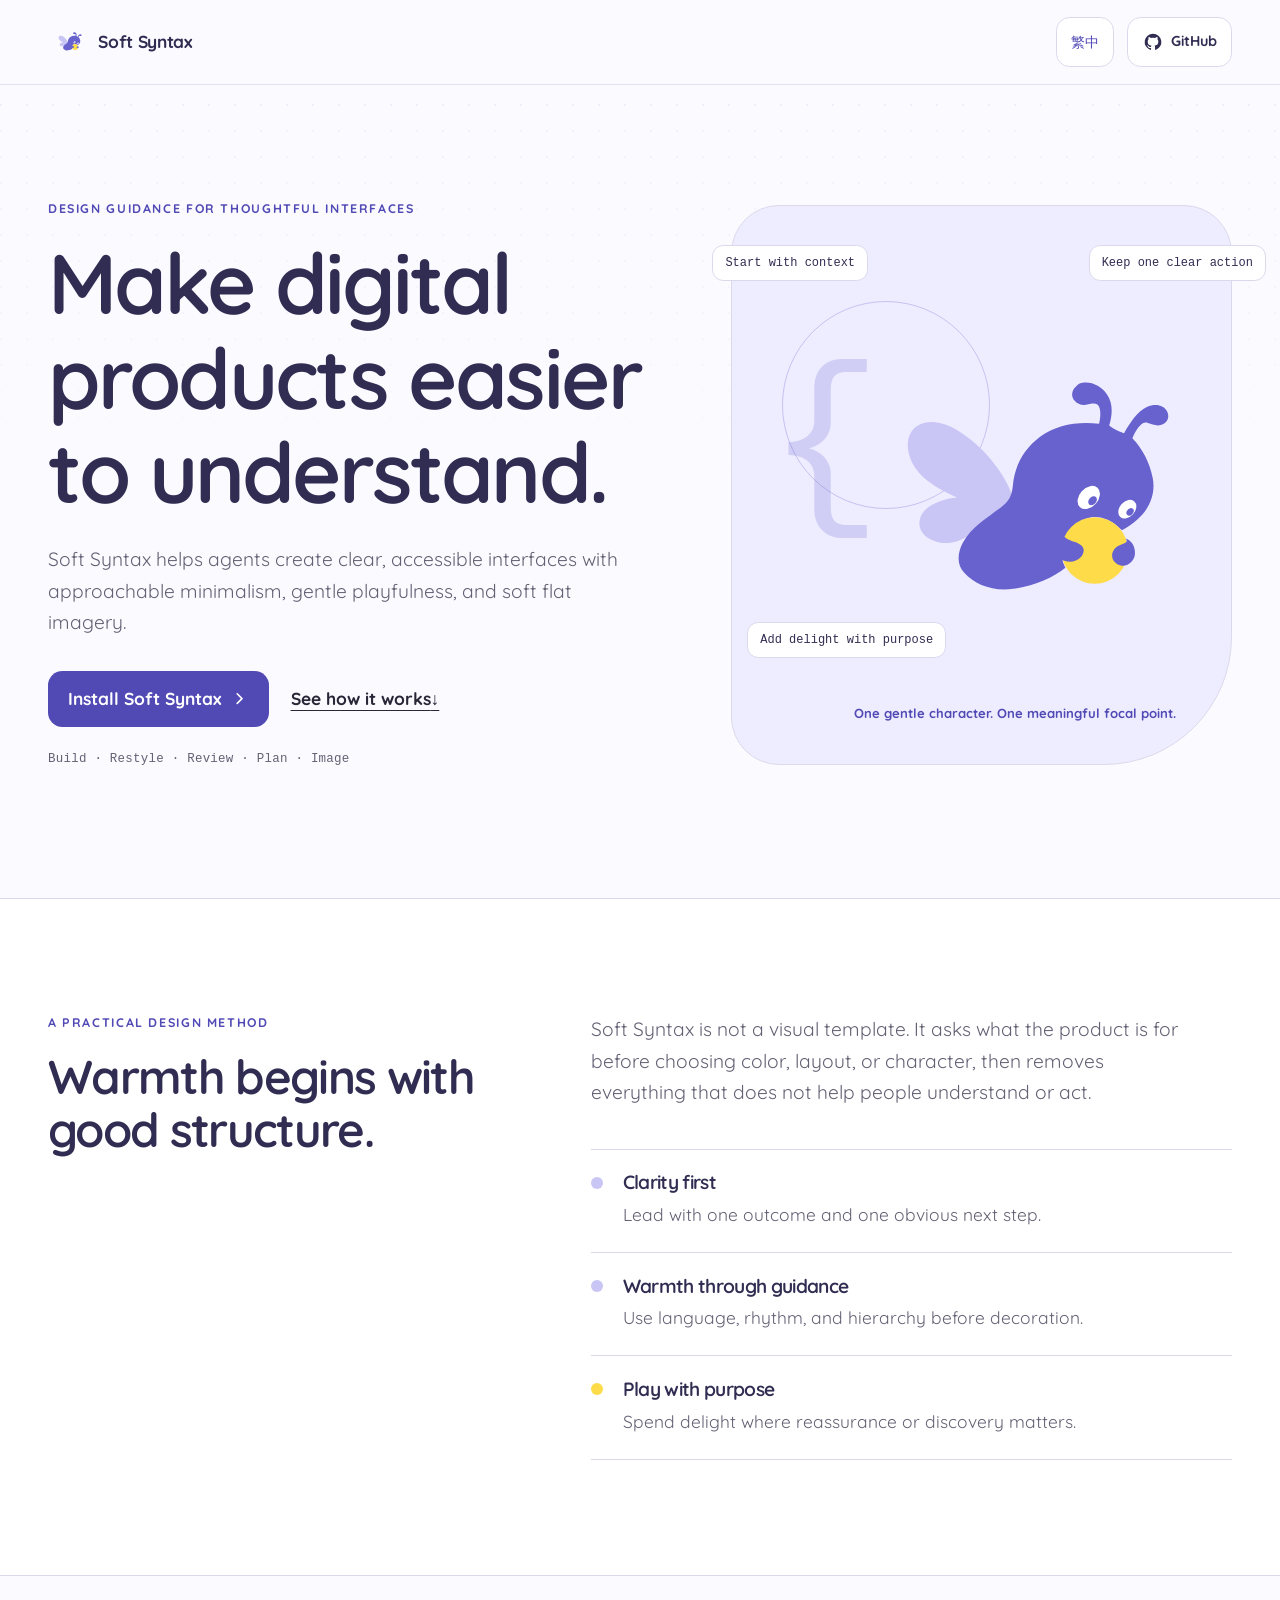
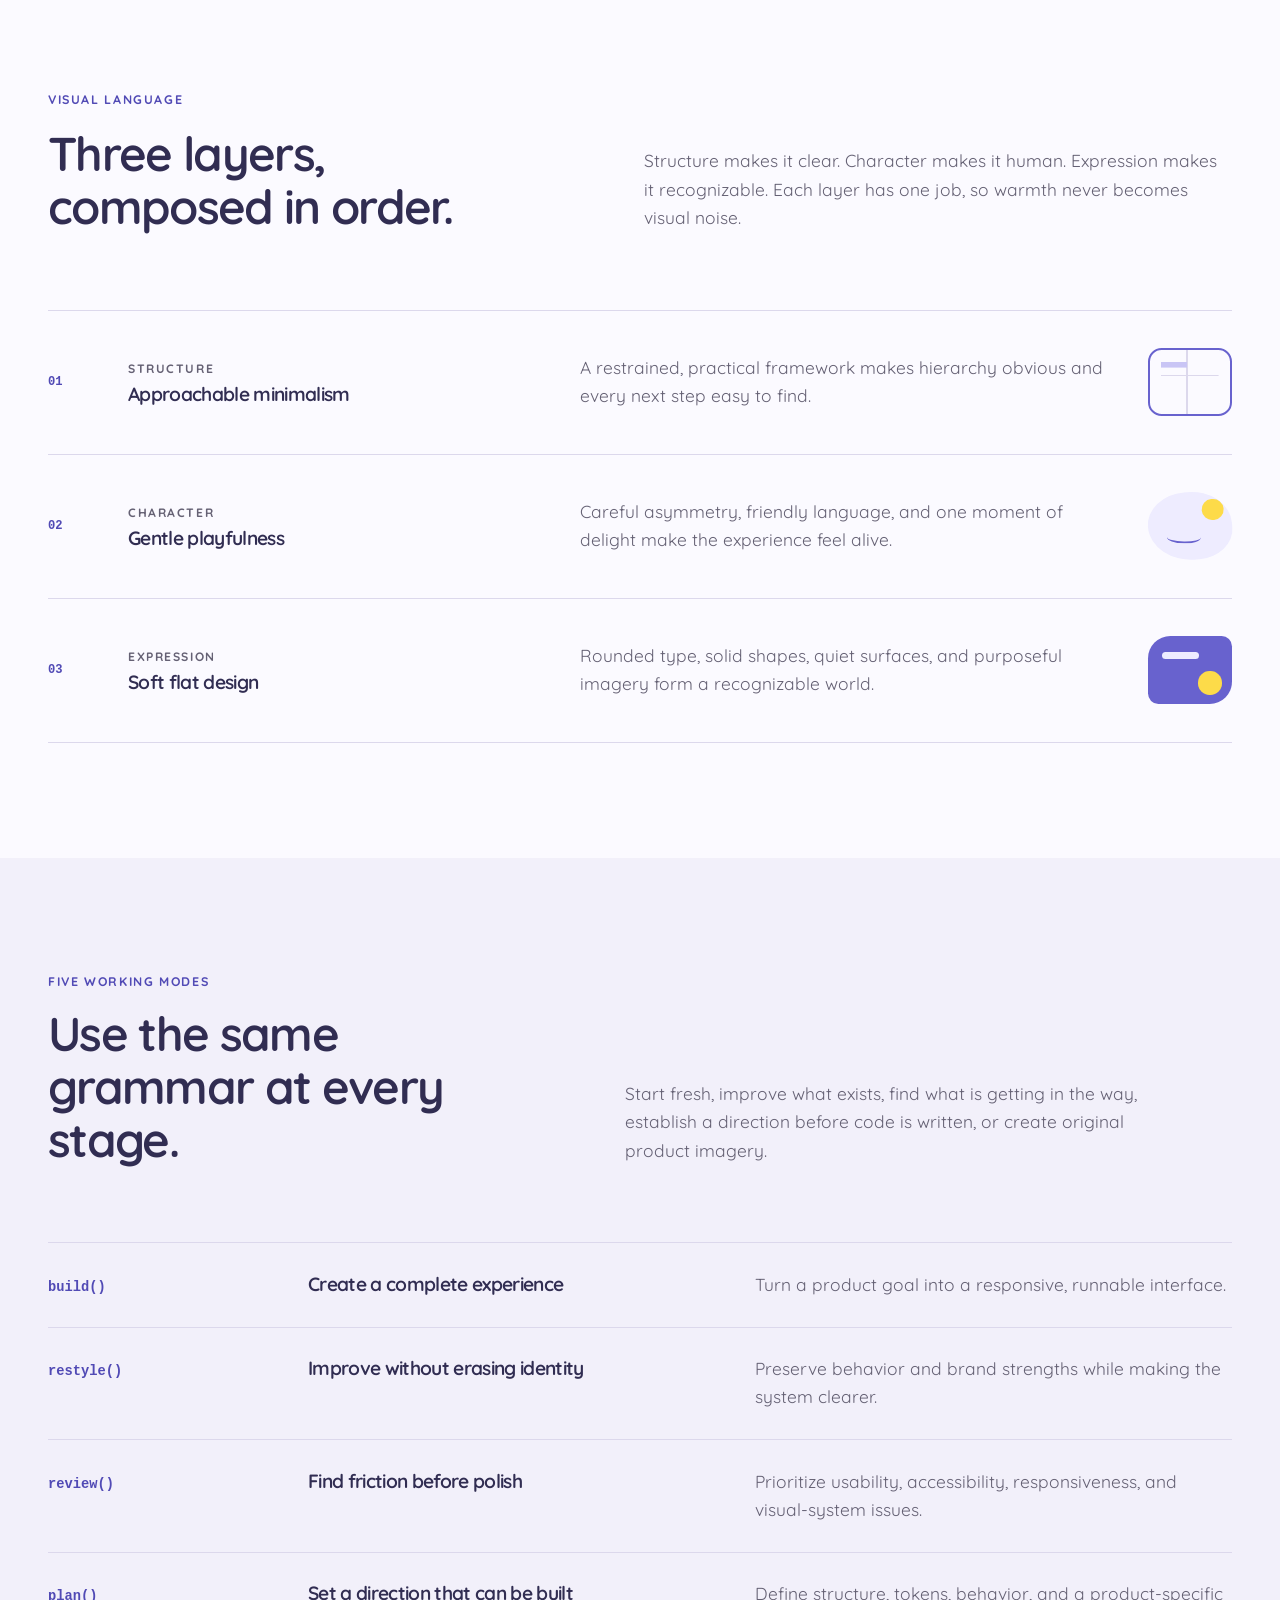
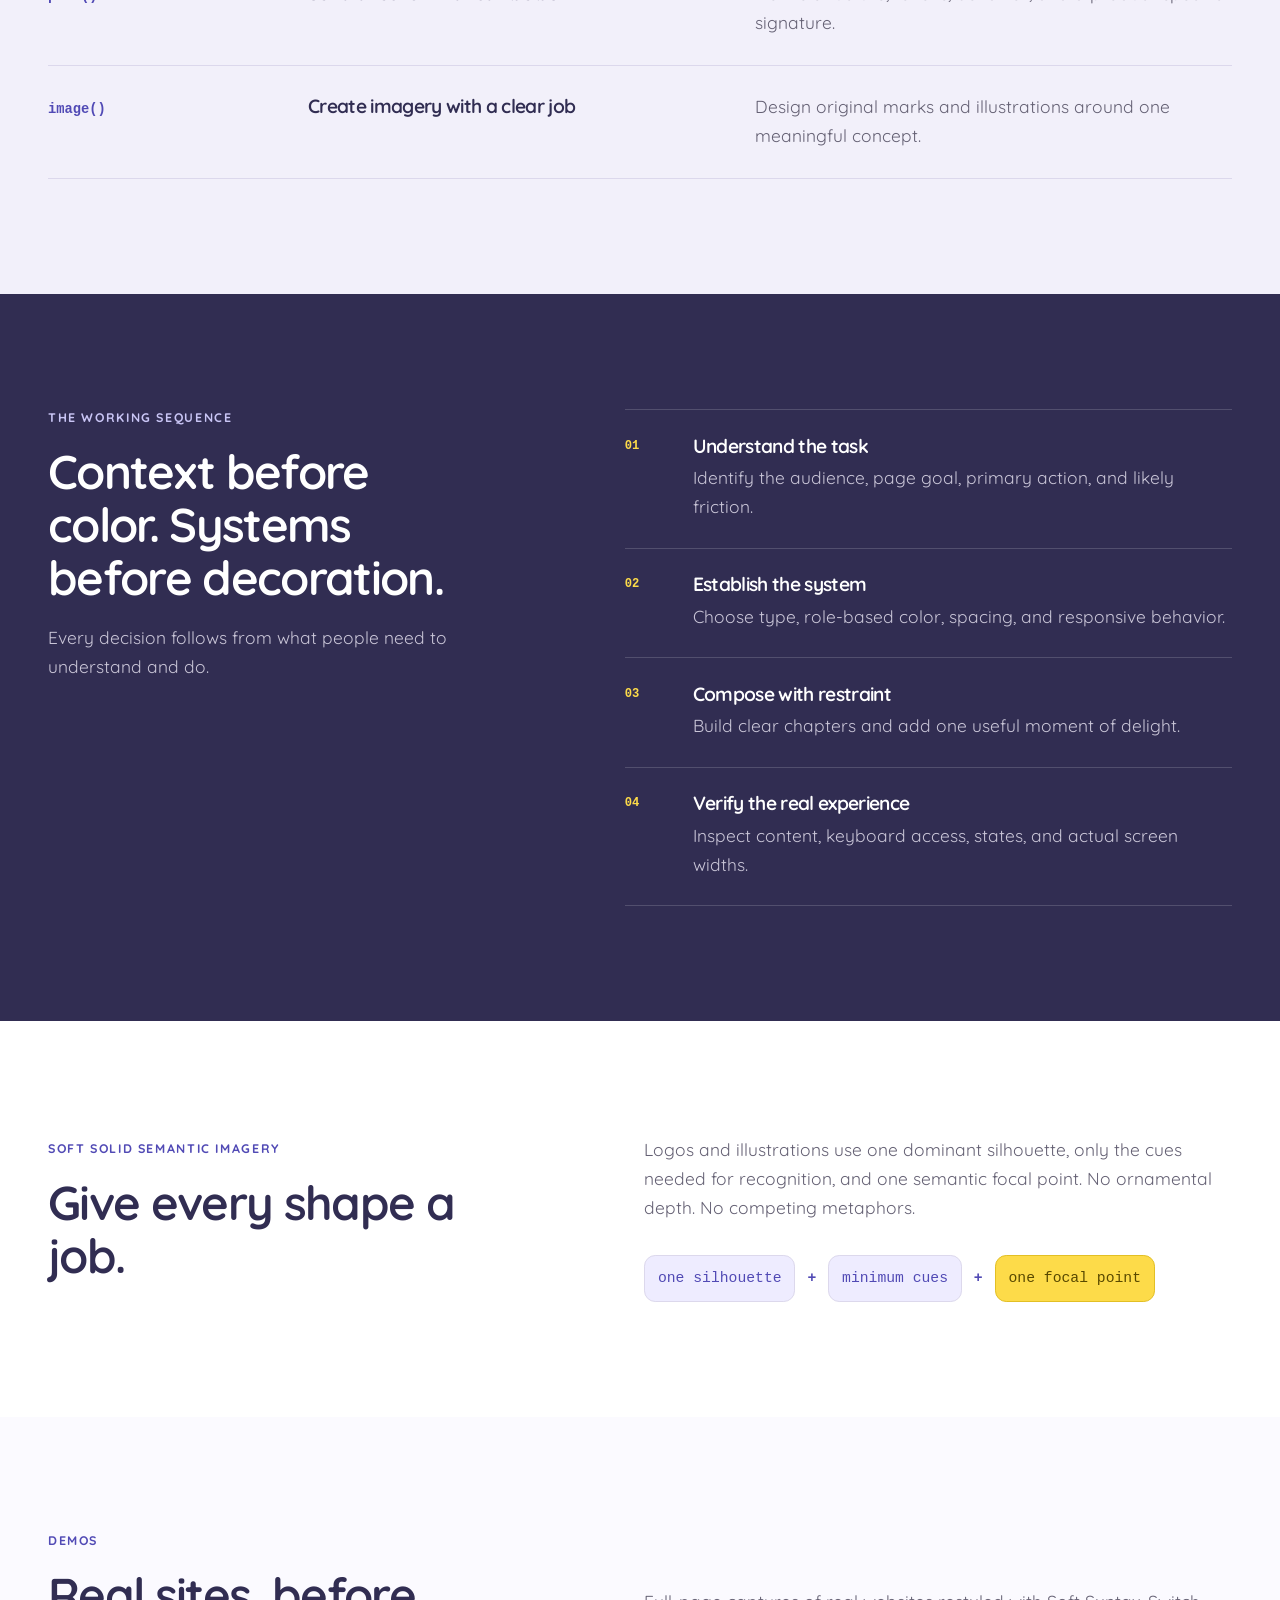
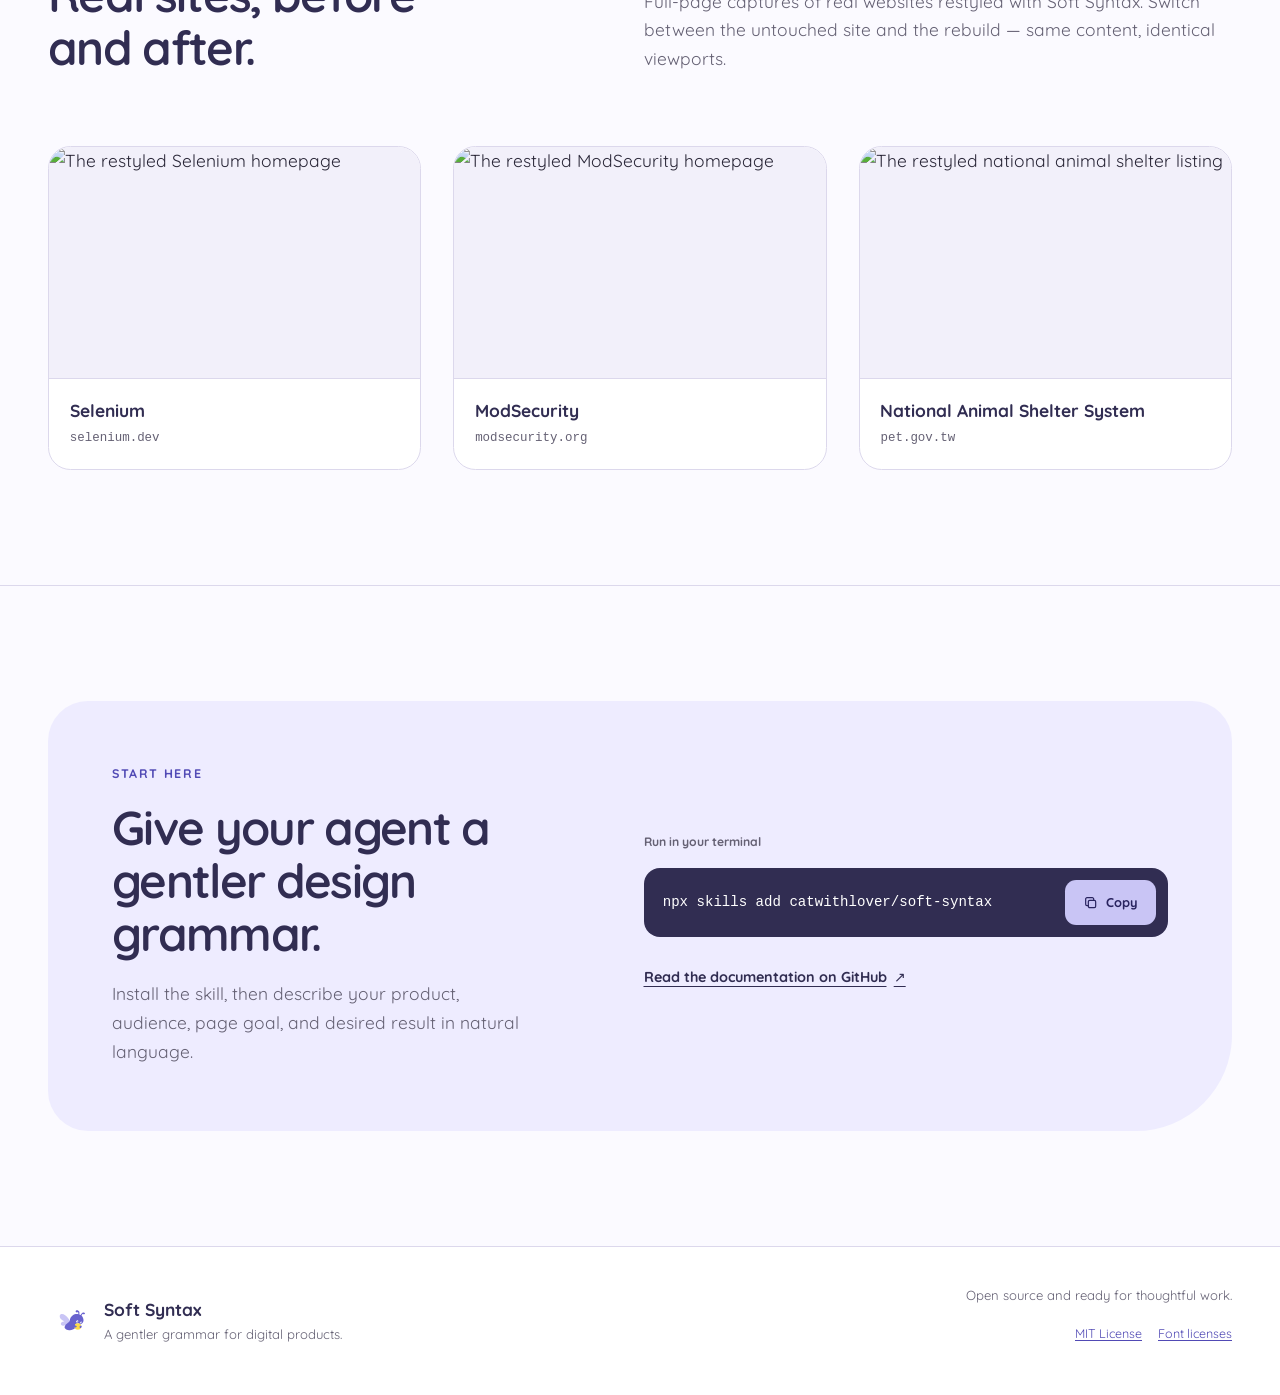
==== commit 7520a25a: "fix(site): 重產 zh-TW 字型子集並修正改造示範章節版面" ====
--- a/site/index.html
+++ b/site/index.html
@@ -305,8 +305,10 @@
       <section class="demos-section" id="demos" aria-labelledby="demos-title">
         <div class="page-shell">
           <div class="demos-intro">
-            <p class="eyebrow">Demos</p>
-            <h2 id="demos-title">Real sites, before and after.</h2>
+            <div>
+              <p class="eyebrow">Demos</p>
+              <h2 id="demos-title">Real sites, before and after.</h2>
+            </div>
             <p>
               Full-page captures of real websites restyled with Soft Syntax. Switch between the untouched site
               and the rebuild — same content, identical viewports.
@@ -339,7 +341,7 @@
             <li>
               <a class="demo-card" href="demos/pet/">
                 <span class="demo-thumb">
-                  <img src="demo-assets/pet/desktop-after.png" alt="The restyled national animal shelter listing" width="1425" height="4236" loading="lazy" decoding="async" />
+                  <img src="demo-assets/pet/desktop-after.png" alt="The restyled national animal shelter listing" width="1425" height="4149" loading="lazy" decoding="async" />
                 </span>
                 <span class="demo-card-body">
                   <span class="demo-card-name">National Animal Shelter System</span>
